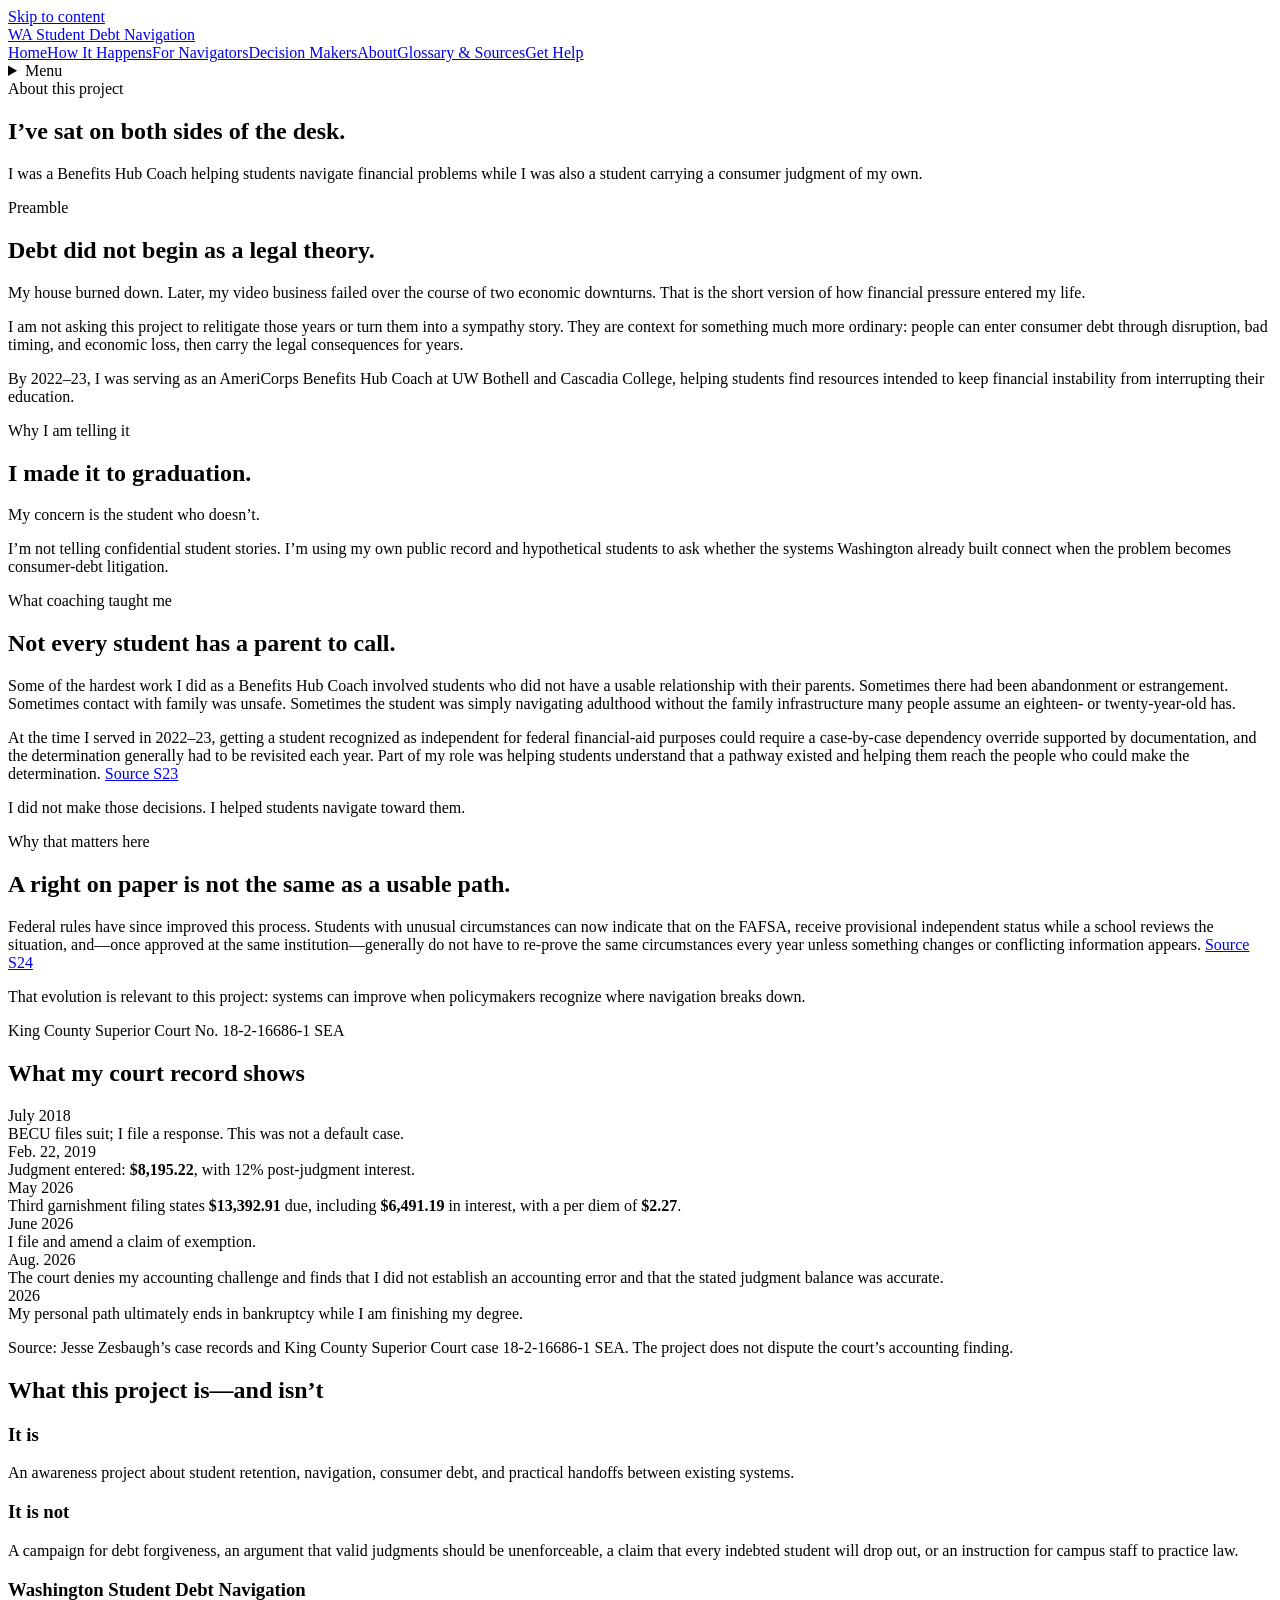
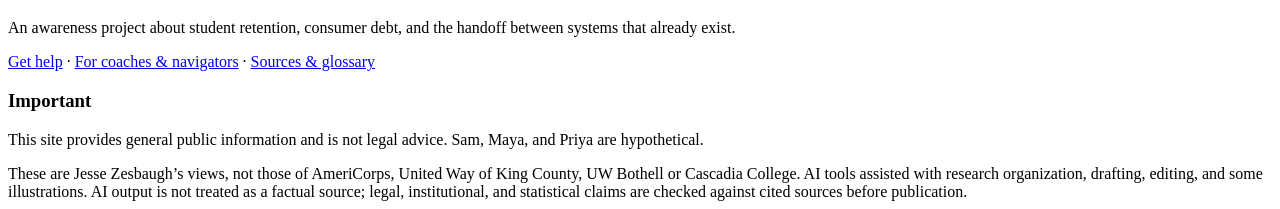
==== about.html @ 7b8e031c "Add files via upload" ====
<!DOCTYPE html>
<html lang="en"><head><meta charset="utf-8"/><meta content="width=device-width,initial-scale=1" name="viewport"/><title>About Jesse Zesbaugh &amp; the Washington Student Debt Navigation Project</title><meta content="Why former AmeriCorps Benefits Hub Coach Jesse Zesbaugh created this project, including his student-support experience and documented consumer-debt case." name="description"/><link href="assets/css/styles.css" rel="stylesheet"/><meta content="Jesse Zesbaugh" name="author"/><meta content="index,follow,max-image-preview:large,max-snippet:-1,max-video-preview:-1" name="robots"/><meta content="#15354a" name="theme-color"/><meta content="website" property="og:type"/><meta content="WA Student Debt Navigation" property="og:site_name"/><meta content="About Jesse Zesbaugh &amp; the Washington Student Debt Navigation Project" property="og:title"/><meta content="Why former AmeriCorps Benefits Hub Coach Jesse Zesbaugh created this project, including his student-support experience and documented consumer-debt case." property="og:description"/><meta content="https://jzesbaugh.github.io/wa-student-debt-navigation/about.html" property="og:url"/><meta content="https://jzesbaugh.github.io/wa-student-debt-navigation/assets/img/recognize-find-act.png" property="og:image"/><meta content="Illustration of the recognize, find, act, and stay-on-track navigation path for Washington students facing consumer debt." property="og:image:alt"/><meta content="summary_large_image" name="twitter:card"/><meta content="About Jesse Zesbaugh &amp; the Washington Student Debt Navigation Project" name="twitter:title"/><meta content="Why former AmeriCorps Benefits Hub Coach Jesse Zesbaugh created this project, including his student-support experience and documented consumer-debt case." name="twitter:description"/><meta content="https://jzesbaugh.github.io/wa-student-debt-navigation/assets/img/recognize-find-act.png" name="twitter:image"/><link href="https://jzesbaugh.github.io/wa-student-debt-navigation/about.html" rel="canonical"/><link href="assets/favicon.svg" rel="icon" type="image/svg+xml"/><link href="site.webmanifest" rel="manifest"/><script type="application/ld+json">{"@context":"https://schema.org","@graph":[{"@type":"WebSite","@id":"https://jzesbaugh.github.io/wa-student-debt-navigation/#website","url":"https://jzesbaugh.github.io/wa-student-debt-navigation/","name":"Washington Student Debt Navigation","description":"A Washington public-interest project about student retention, consumer debt lawsuits, garnishment, and the missing handoff between campus support and legal help.","inLanguage":"en-US","author":{"@id":"https://jzesbaugh.github.io/wa-student-debt-navigation/#jesse"}},{"@type":"Person","@id":"https://jzesbaugh.github.io/wa-student-debt-navigation/#jesse","name":"Jesse Zesbaugh","description":"Former AmeriCorps Benefits Hub Coach and author of the Washington Student Debt Navigation public-interest project."},{"@type":"AboutPage","@id":"https://jzesbaugh.github.io/wa-student-debt-navigation/about.html#webpage","url":"https://jzesbaugh.github.io/wa-student-debt-navigation/about.html","name":"About Jesse Zesbaugh & the Washington Student Debt Navigation Project","description":"Why former AmeriCorps Benefits Hub Coach Jesse Zesbaugh created this project, including his student-support experience and documented consumer-debt case.","isPartOf":{"@id":"https://jzesbaugh.github.io/wa-student-debt-navigation/#website"},"inLanguage":"en-US","author":{"@id":"https://jzesbaugh.github.io/wa-student-debt-navigation/#jesse"},"dateModified":"2026-10-07","lastReviewed":"2026-10-07"}]}</script></head><body><a class="skip" href="#main">Skip to content</a><header class="site-header"><div class="wrap navrow"><a class="brand" href="index.html">WA Student Debt Navigation</a><nav aria-label="Main navigation" class="desktop-nav"><a href="index.html">Home</a><a href="how-it-happens.html">How It Happens</a><a href="for-navigators.html">For Navigators</a><a href="for-decision-makers.html">Decision Makers</a><a aria-current="page" href="about.html">About</a><a href="glossary-sources.html">Glossary &amp; Sources</a><a class="help-link" href="get-help.html">Get Help</a></nav><details class="mobile-nav"><summary>Menu</summary><nav aria-label="Mobile navigation" class="panel"><a href="index.html">Home</a><a href="how-it-happens.html">How It Happens</a><a href="for-navigators.html">For Navigators</a><a href="for-decision-makers.html">Decision Makers</a><a aria-current="page" href="about.html">About</a><a href="glossary-sources.html">Glossary &amp; Sources</a><a class="help-link" href="get-help.html">Get Help Now</a></nav></details></div></header><main id="main">
<section class="hero compact"><div class="wrap"><div class="eyebrow">About this project</div><h1>I’ve sat on both sides of the desk.</h1><p class="lead">I was a Benefits Hub Coach helping students navigate financial problems while I was also a student carrying a consumer judgment of my own.</p></div></section>
<section class="section"><div class="wrap grid2"><div><div class="kicker">Preamble</div><h2>Debt did not begin as a legal theory.</h2><p>My house burned down. Later, my video business failed over the course of two economic downturns. That is the short version of how financial pressure entered my life.</p><p>I am not asking this project to relitigate those years or turn them into a sympathy story. They are context for something much more ordinary: people can enter consumer debt through disruption, bad timing, and economic loss, then carry the legal consequences for years.</p><p>By 2022–23, I was serving as an AmeriCorps Benefits Hub Coach at UW Bothell and Cascadia College, helping students find resources intended to keep financial instability from interrupting their education.</p></div><div class="callout"><div class="kicker">Why I am telling it</div><h2>I made it to graduation.</h2><p>My concern is the student who doesn’t.</p><p>I’m not telling confidential student stories. I’m using my own public record and hypothetical students to ask whether the systems Washington already built connect when the problem becomes consumer-debt litigation.</p></div></div></section>
<section class="section alt"><div class="wrap grid2"><div><div class="kicker">What coaching taught me</div><h2>Not every student has a parent to call.</h2><p>Some of the hardest work I did as a Benefits Hub Coach involved students who did not have a usable relationship with their parents. Sometimes there had been abandonment or estrangement. Sometimes contact with family was unsafe. Sometimes the student was simply navigating adulthood without the family infrastructure many people assume an eighteen- or twenty-year-old has.</p><p>At the time I served in 2022–23, getting a student recognized as independent for federal financial-aid purposes could require a case-by-case dependency override supported by documentation, and the determination generally had to be revisited each year. Part of my role was helping students understand that a pathway existed and helping them reach the people who could make the determination. <a href="glossary-sources.html#s23">Source S23</a></p><p>I did not make those decisions. I helped students navigate toward them.</p></div><div class="callout"><div class="kicker">Why that matters here</div><h2>A right on paper is not the same as a usable path.</h2><p>Federal rules have since improved this process. Students with unusual circumstances can now indicate that on the FAFSA, receive provisional independent status while a school reviews the situation, and—once approved at the same institution—generally do not have to re-prove the same circumstances every year unless something changes or conflicting information appears. <a href="glossary-sources.html#s24">Source S24</a></p><p>That evolution is relevant to this project: systems can improve when policymakers recognize where navigation breaks down.</p></div></div></section>
<section class="section"><div class="wrap"><div class="kicker">King County Superior Court No. 18-2-16686-1 SEA</div><h2>What my court record shows</h2><div class="record"><div class="record-row"><div class="date">July 2018</div><div>BECU files suit; I file a response. This was not a default case.</div></div><div class="record-row"><div class="date">Feb. 22, 2019</div><div>Judgment entered: <b>$8,195.22</b>, with 12% post-judgment interest.</div></div><div class="record-row"><div class="date">May 2026</div><div>Third garnishment filing states <b>$13,392.91</b> due, including <b>$6,491.19</b> in interest, with a per diem of <b>$2.27</b>.</div></div><div class="record-row"><div class="date">June 2026</div><div>I file and amend a claim of exemption.</div></div><div class="record-row"><div class="date">Aug. 2026</div><div>The court denies my accounting challenge and finds that I did not establish an accounting error and that the stated judgment balance was accurate.</div></div><div class="record-row"><div class="date">2026</div><div>My personal path ultimately ends in bankruptcy while I am finishing my degree.</div></div></div><p class="small">Source: Jesse Zesbaugh’s case records and King County Superior Court case 18-2-16686-1 SEA. The project does not dispute the court’s accounting finding.</p></div></section>
<section class="section"><div class="wrap"><h2>What this project is—and isn’t</h2><div class="cards"><article class="card"><h3>It is</h3><p>An awareness project about student retention, navigation, consumer debt, and practical handoffs between existing systems.</p></article><article class="card"><h3>It is not</h3><p>A campaign for debt forgiveness, an argument that valid judgments should be unenforceable, a claim that every indebted student will drop out, or an instruction for campus staff to practice law.</p></article></div></div></section>
</main><footer class="site-footer"><div class="wrap"><div class="footer-grid"><div><h3>Washington Student Debt Navigation</h3><p>An awareness project about student retention, consumer debt, and the handoff between systems that already exist.</p><p class="small"><a href="get-help.html">Get help</a> · <a href="for-navigators.html">For coaches &amp; navigators</a> · <a href="glossary-sources.html">Sources &amp; glossary</a></p></div><div><h3>Important</h3><p class="small">This site provides general public information and is not legal advice. Sam, Maya, and Priya are hypothetical.</p></div></div><div class="legal">These are Jesse Zesbaugh’s views, not those of AmeriCorps, United Way of King County, UW Bothell or Cascadia College. AI tools assisted with research organization, drafting, editing, and some illustrations. AI output is not treated as a factual source; legal, institutional, and statistical claims are checked against cited sources before publication.</div></div></footer><script src="assets/js/site.js"></script></body></html>
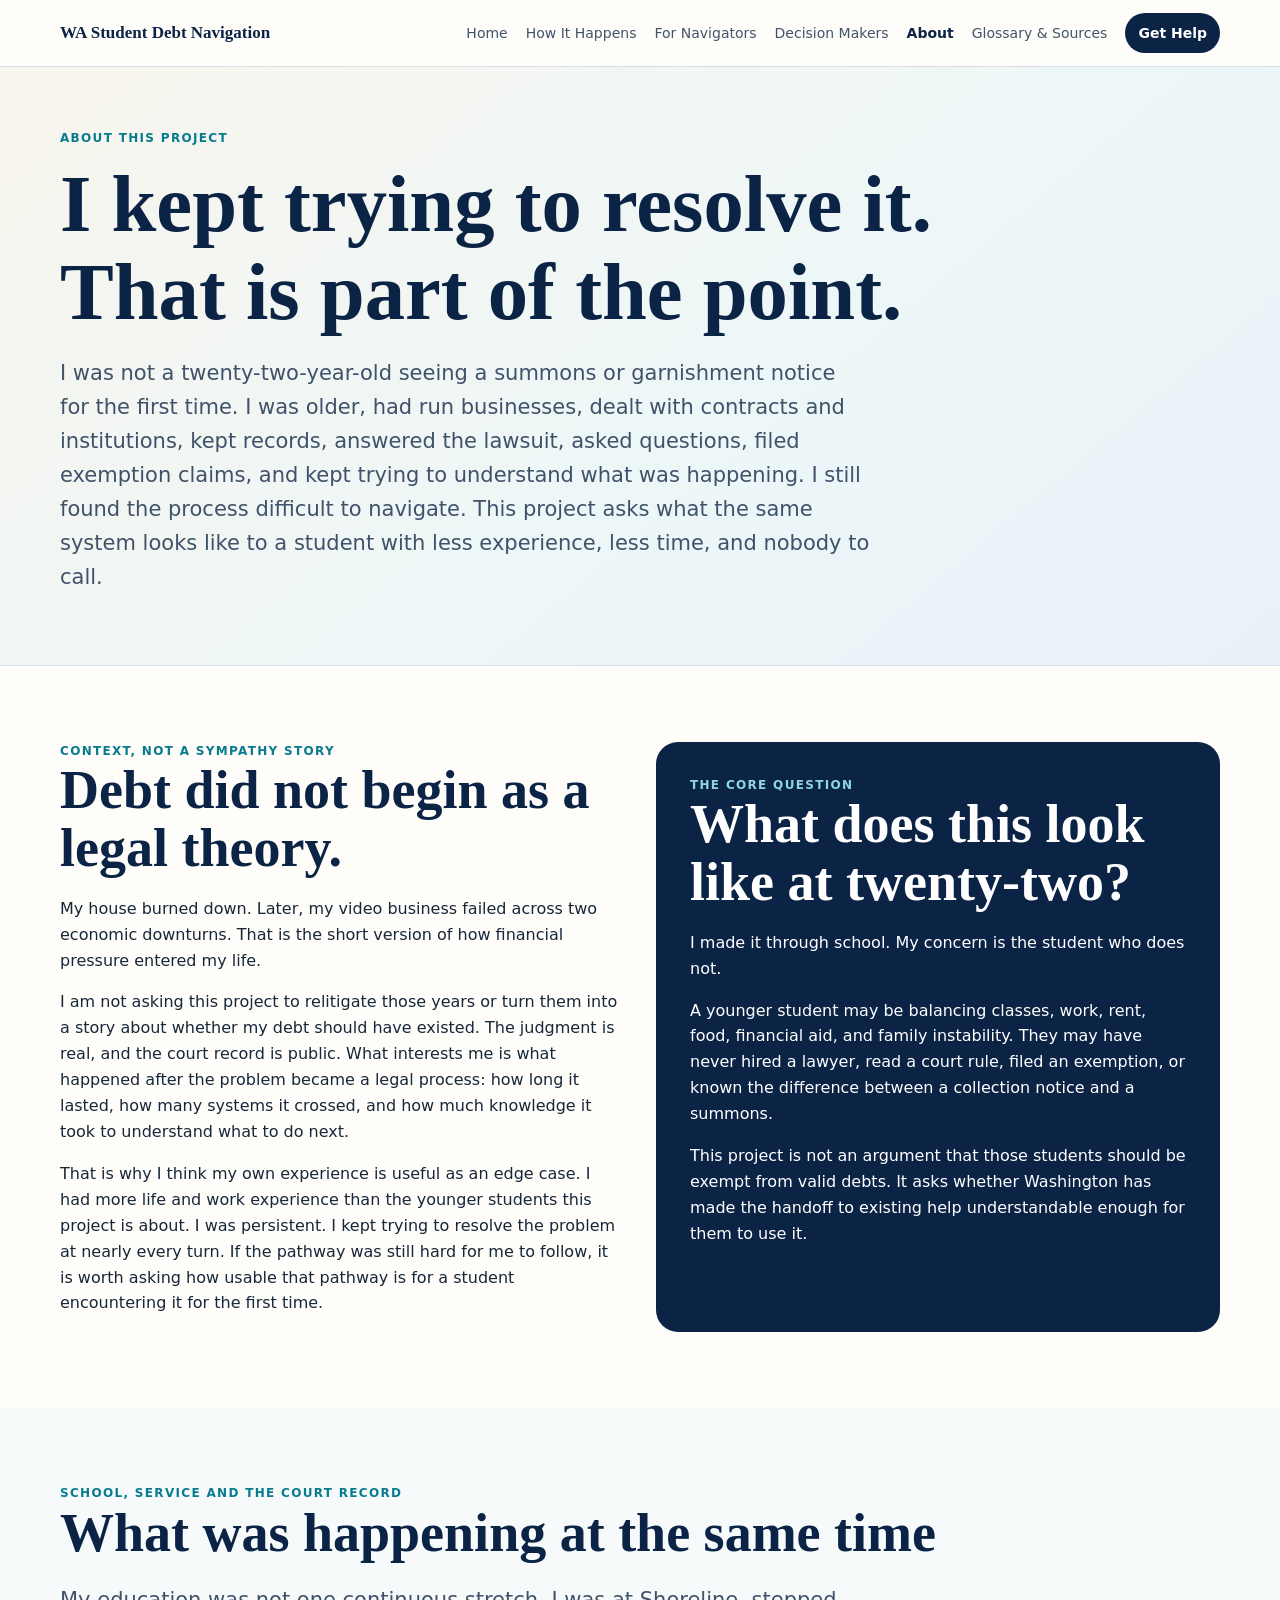
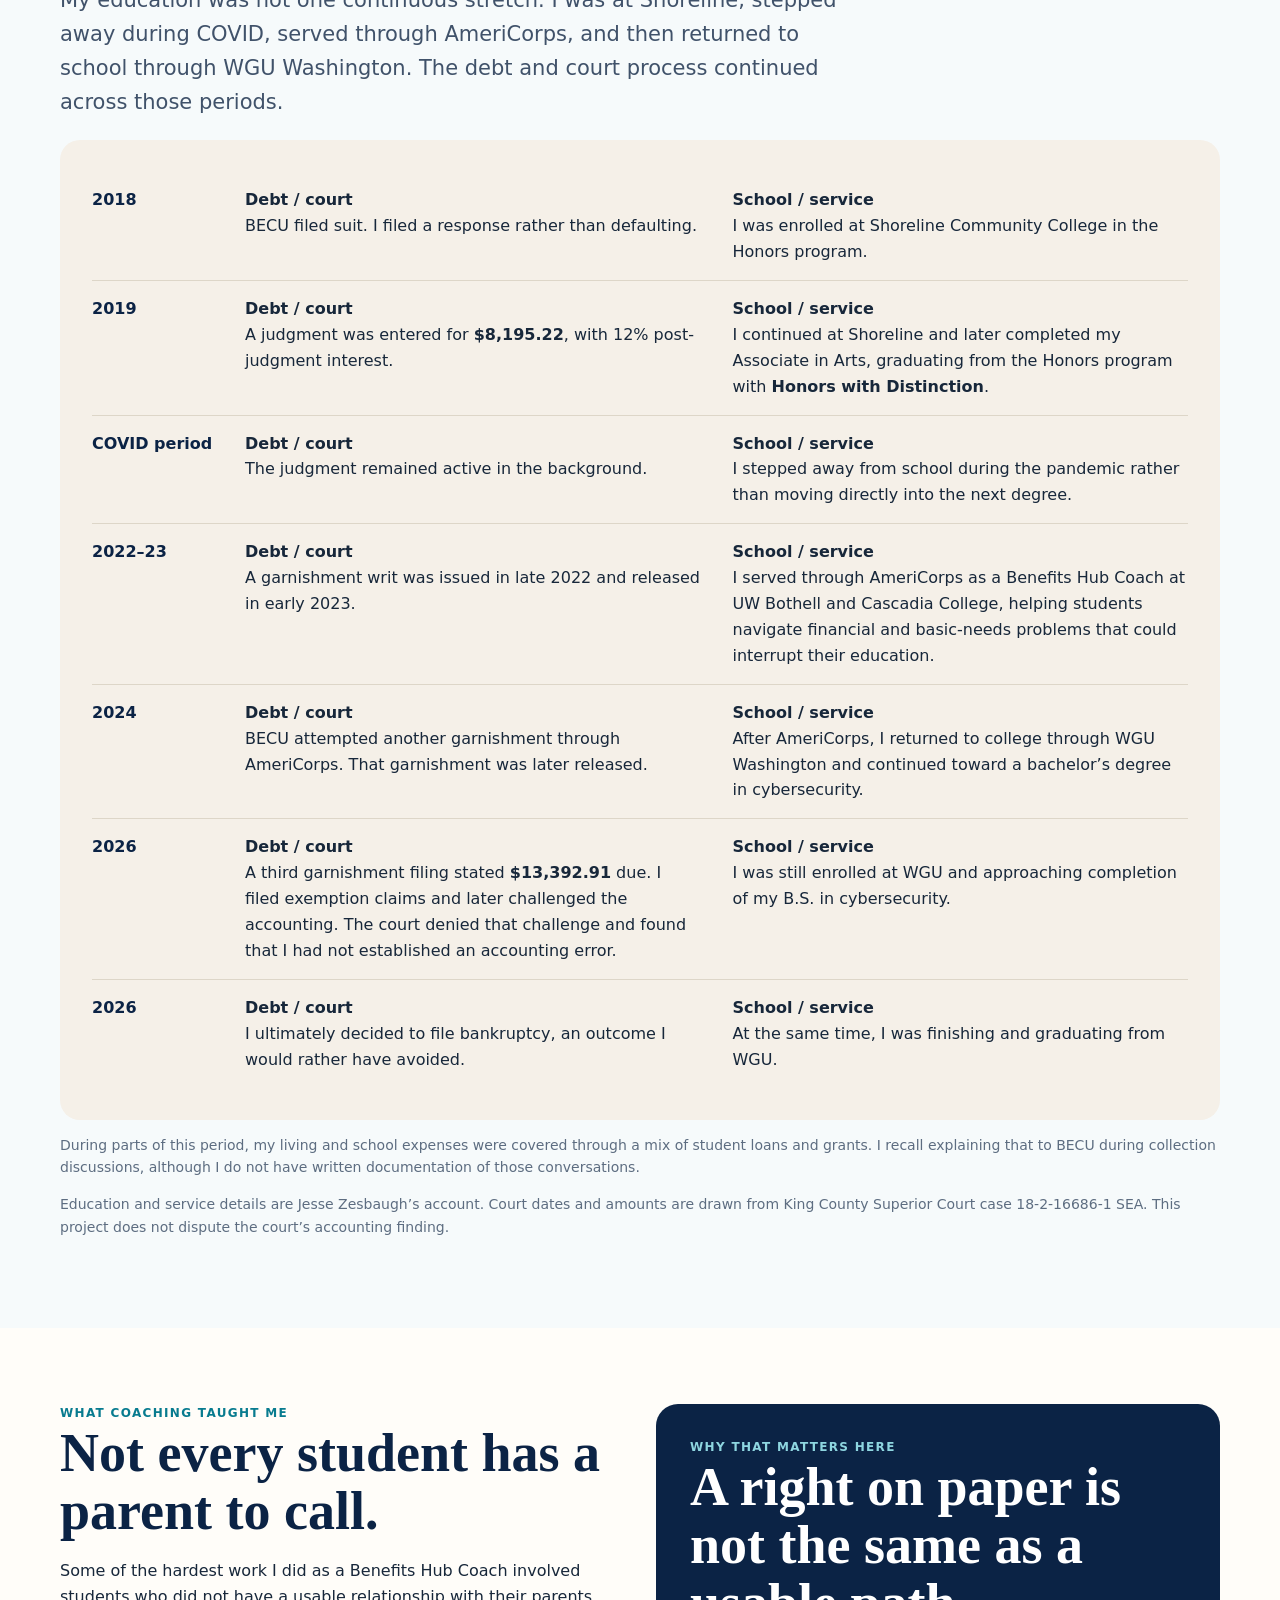
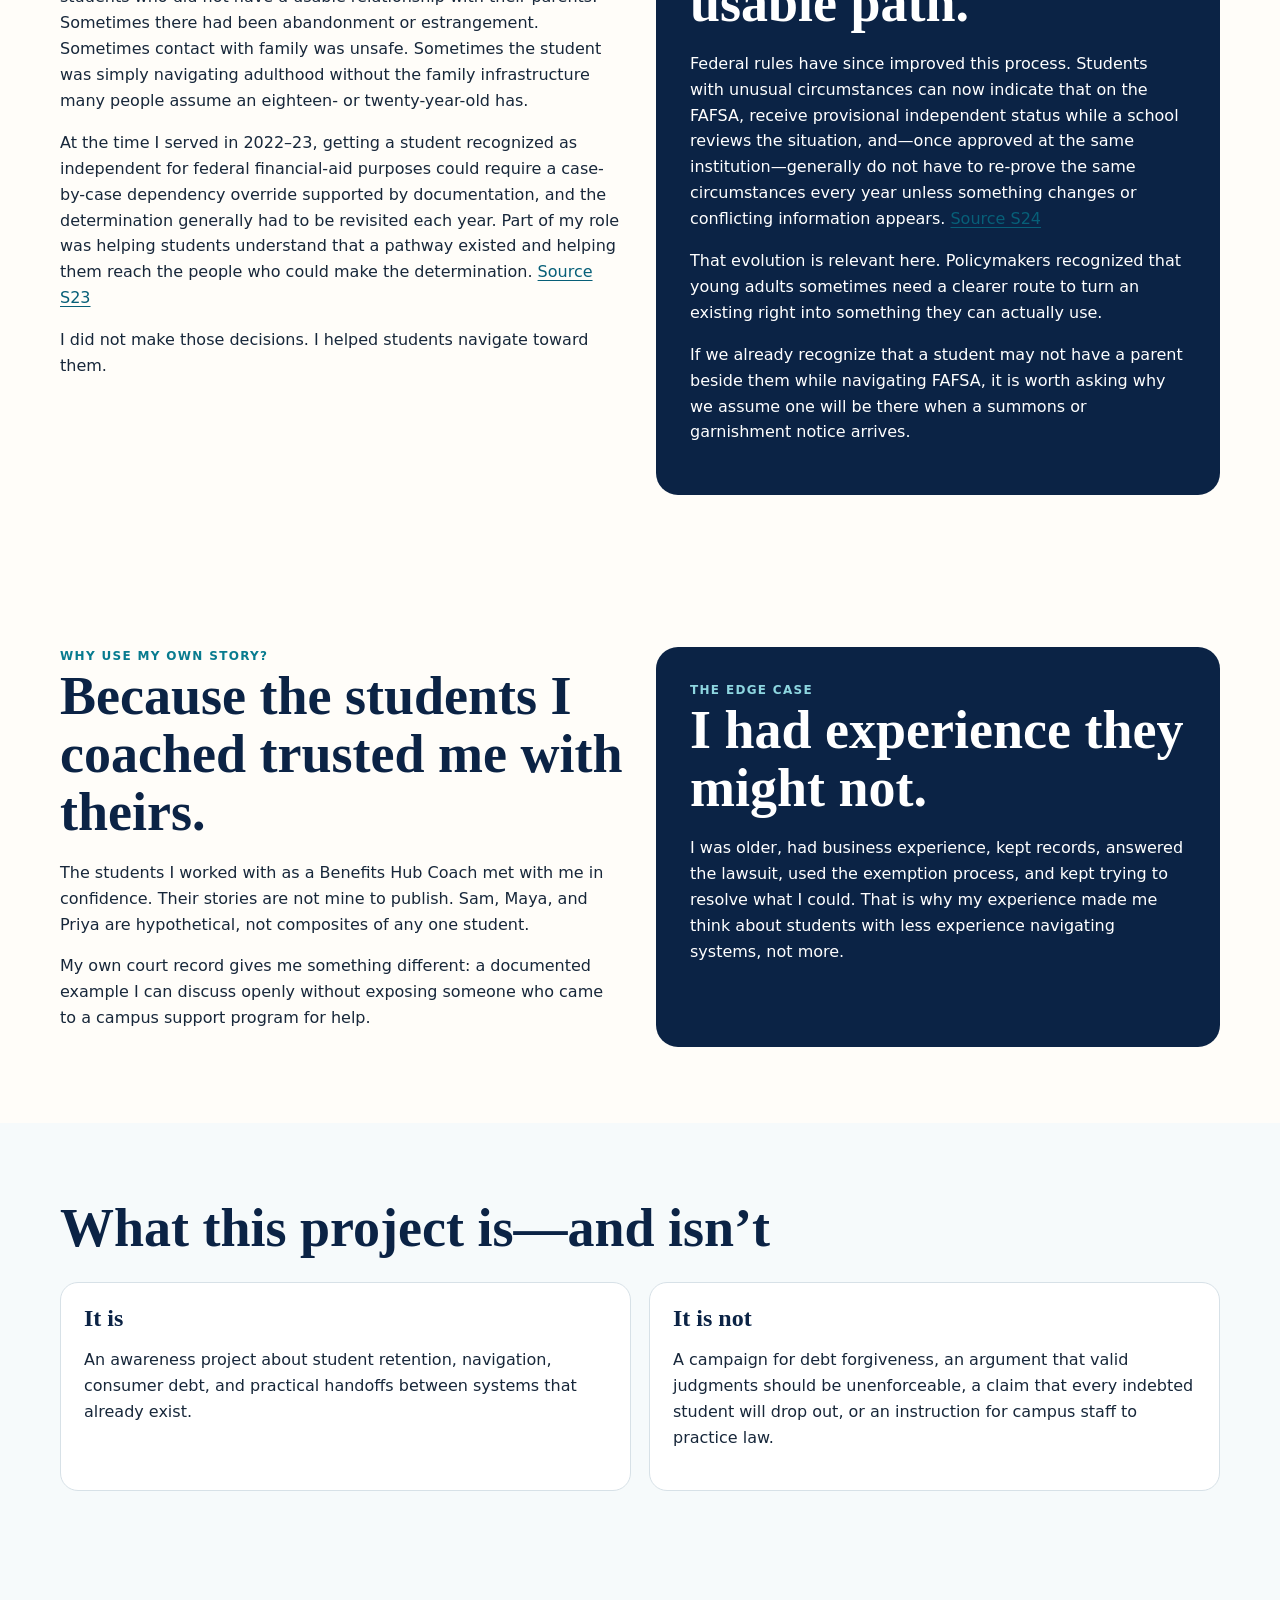
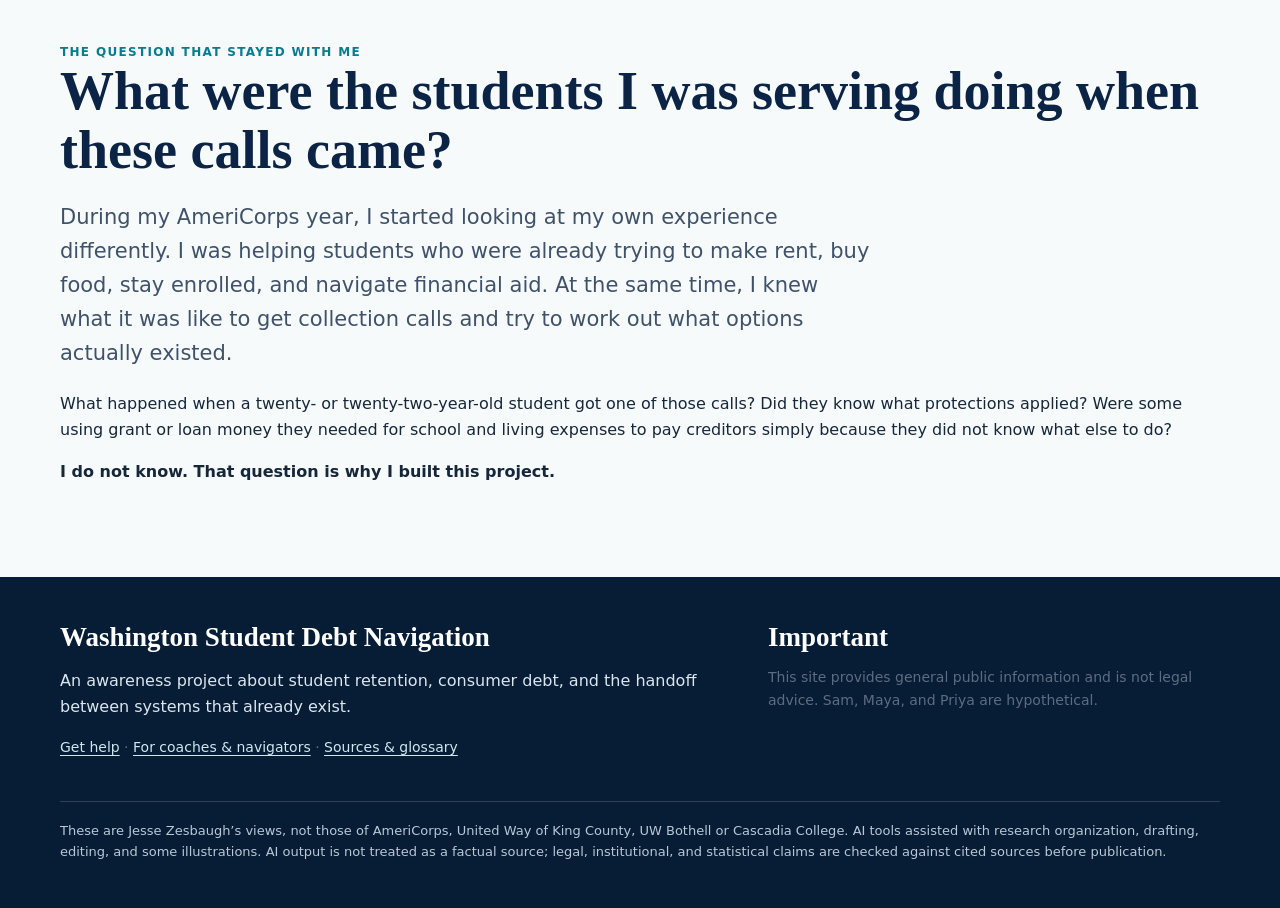
==== commit ebe0a686: "Add files via upload" ====
--- a/about.html
+++ b/about.html
@@ -1,8 +1,50 @@
 <!DOCTYPE html>
-<html lang="en"><head><meta charset="utf-8"/><meta content="width=device-width,initial-scale=1" name="viewport"/><title>About Jesse Zesbaugh &amp; the Washington Student Debt Navigation Project</title><meta content="Why former AmeriCorps Benefits Hub Coach Jesse Zesbaugh created this project, including his student-support experience and documented consumer-debt case." name="description"/><link href="assets/css/styles.css" rel="stylesheet"/><meta content="Jesse Zesbaugh" name="author"/><meta content="index,follow,max-image-preview:large,max-snippet:-1,max-video-preview:-1" name="robots"/><meta content="#15354a" name="theme-color"/><meta content="website" property="og:type"/><meta content="WA Student Debt Navigation" property="og:site_name"/><meta content="About Jesse Zesbaugh &amp; the Washington Student Debt Navigation Project" property="og:title"/><meta content="Why former AmeriCorps Benefits Hub Coach Jesse Zesbaugh created this project, including his student-support experience and documented consumer-debt case." property="og:description"/><meta content="https://jzesbaugh.github.io/wa-student-debt-navigation/about.html" property="og:url"/><meta content="https://jzesbaugh.github.io/wa-student-debt-navigation/assets/img/recognize-find-act.png" property="og:image"/><meta content="Illustration of the recognize, find, act, and stay-on-track navigation path for Washington students facing consumer debt." property="og:image:alt"/><meta content="summary_large_image" name="twitter:card"/><meta content="About Jesse Zesbaugh &amp; the Washington Student Debt Navigation Project" name="twitter:title"/><meta content="Why former AmeriCorps Benefits Hub Coach Jesse Zesbaugh created this project, including his student-support experience and documented consumer-debt case." name="twitter:description"/><meta content="https://jzesbaugh.github.io/wa-student-debt-navigation/assets/img/recognize-find-act.png" name="twitter:image"/><link href="https://jzesbaugh.github.io/wa-student-debt-navigation/about.html" rel="canonical"/><link href="assets/favicon.svg" rel="icon" type="image/svg+xml"/><link href="site.webmanifest" rel="manifest"/><script type="application/ld+json">{"@context":"https://schema.org","@graph":[{"@type":"WebSite","@id":"https://jzesbaugh.github.io/wa-student-debt-navigation/#website","url":"https://jzesbaugh.github.io/wa-student-debt-navigation/","name":"Washington Student Debt Navigation","description":"A Washington public-interest project about student retention, consumer debt lawsuits, garnishment, and the missing handoff between campus support and legal help.","inLanguage":"en-US","author":{"@id":"https://jzesbaugh.github.io/wa-student-debt-navigation/#jesse"}},{"@type":"Person","@id":"https://jzesbaugh.github.io/wa-student-debt-navigation/#jesse","name":"Jesse Zesbaugh","description":"Former AmeriCorps Benefits Hub Coach and author of the Washington Student Debt Navigation public-interest project."},{"@type":"AboutPage","@id":"https://jzesbaugh.github.io/wa-student-debt-navigation/about.html#webpage","url":"https://jzesbaugh.github.io/wa-student-debt-navigation/about.html","name":"About Jesse Zesbaugh & the Washington Student Debt Navigation Project","description":"Why former AmeriCorps Benefits Hub Coach Jesse Zesbaugh created this project, including his student-support experience and documented consumer-debt case.","isPartOf":{"@id":"https://jzesbaugh.github.io/wa-student-debt-navigation/#website"},"inLanguage":"en-US","author":{"@id":"https://jzesbaugh.github.io/wa-student-debt-navigation/#jesse"},"dateModified":"2026-10-07","lastReviewed":"2026-10-07"}]}</script></head><body><a class="skip" href="#main">Skip to content</a><header class="site-header"><div class="wrap navrow"><a class="brand" href="index.html">WA Student Debt Navigation</a><nav aria-label="Main navigation" class="desktop-nav"><a href="index.html">Home</a><a href="how-it-happens.html">How It Happens</a><a href="for-navigators.html">For Navigators</a><a href="for-decision-makers.html">Decision Makers</a><a aria-current="page" href="about.html">About</a><a href="glossary-sources.html">Glossary &amp; Sources</a><a class="help-link" href="get-help.html">Get Help</a></nav><details class="mobile-nav"><summary>Menu</summary><nav aria-label="Mobile navigation" class="panel"><a href="index.html">Home</a><a href="how-it-happens.html">How It Happens</a><a href="for-navigators.html">For Navigators</a><a href="for-decision-makers.html">Decision Makers</a><a aria-current="page" href="about.html">About</a><a href="glossary-sources.html">Glossary &amp; Sources</a><a class="help-link" href="get-help.html">Get Help Now</a></nav></details></div></header><main id="main">
-<section class="hero compact"><div class="wrap"><div class="eyebrow">About this project</div><h1>I’ve sat on both sides of the desk.</h1><p class="lead">I was a Benefits Hub Coach helping students navigate financial problems while I was also a student carrying a consumer judgment of my own.</p></div></section>
-<section class="section"><div class="wrap grid2"><div><div class="kicker">Preamble</div><h2>Debt did not begin as a legal theory.</h2><p>My house burned down. Later, my video business failed over the course of two economic downturns. That is the short version of how financial pressure entered my life.</p><p>I am not asking this project to relitigate those years or turn them into a sympathy story. They are context for something much more ordinary: people can enter consumer debt through disruption, bad timing, and economic loss, then carry the legal consequences for years.</p><p>By 2022–23, I was serving as an AmeriCorps Benefits Hub Coach at UW Bothell and Cascadia College, helping students find resources intended to keep financial instability from interrupting their education.</p></div><div class="callout"><div class="kicker">Why I am telling it</div><h2>I made it to graduation.</h2><p>My concern is the student who doesn’t.</p><p>I’m not telling confidential student stories. I’m using my own public record and hypothetical students to ask whether the systems Washington already built connect when the problem becomes consumer-debt litigation.</p></div></div></section>
-<section class="section alt"><div class="wrap grid2"><div><div class="kicker">What coaching taught me</div><h2>Not every student has a parent to call.</h2><p>Some of the hardest work I did as a Benefits Hub Coach involved students who did not have a usable relationship with their parents. Sometimes there had been abandonment or estrangement. Sometimes contact with family was unsafe. Sometimes the student was simply navigating adulthood without the family infrastructure many people assume an eighteen- or twenty-year-old has.</p><p>At the time I served in 2022–23, getting a student recognized as independent for federal financial-aid purposes could require a case-by-case dependency override supported by documentation, and the determination generally had to be revisited each year. Part of my role was helping students understand that a pathway existed and helping them reach the people who could make the determination. <a href="glossary-sources.html#s23">Source S23</a></p><p>I did not make those decisions. I helped students navigate toward them.</p></div><div class="callout"><div class="kicker">Why that matters here</div><h2>A right on paper is not the same as a usable path.</h2><p>Federal rules have since improved this process. Students with unusual circumstances can now indicate that on the FAFSA, receive provisional independent status while a school reviews the situation, and—once approved at the same institution—generally do not have to re-prove the same circumstances every year unless something changes or conflicting information appears. <a href="glossary-sources.html#s24">Source S24</a></p><p>That evolution is relevant to this project: systems can improve when policymakers recognize where navigation breaks down.</p></div></div></section>
-<section class="section"><div class="wrap"><div class="kicker">King County Superior Court No. 18-2-16686-1 SEA</div><h2>What my court record shows</h2><div class="record"><div class="record-row"><div class="date">July 2018</div><div>BECU files suit; I file a response. This was not a default case.</div></div><div class="record-row"><div class="date">Feb. 22, 2019</div><div>Judgment entered: <b>$8,195.22</b>, with 12% post-judgment interest.</div></div><div class="record-row"><div class="date">May 2026</div><div>Third garnishment filing states <b>$13,392.91</b> due, including <b>$6,491.19</b> in interest, with a per diem of <b>$2.27</b>.</div></div><div class="record-row"><div class="date">June 2026</div><div>I file and amend a claim of exemption.</div></div><div class="record-row"><div class="date">Aug. 2026</div><div>The court denies my accounting challenge and finds that I did not establish an accounting error and that the stated judgment balance was accurate.</div></div><div class="record-row"><div class="date">2026</div><div>My personal path ultimately ends in bankruptcy while I am finishing my degree.</div></div></div><p class="small">Source: Jesse Zesbaugh’s case records and King County Superior Court case 18-2-16686-1 SEA. The project does not dispute the court’s accounting finding.</p></div></section>
-<section class="section"><div class="wrap"><h2>What this project is—and isn’t</h2><div class="cards"><article class="card"><h3>It is</h3><p>An awareness project about student retention, navigation, consumer debt, and practical handoffs between existing systems.</p></article><article class="card"><h3>It is not</h3><p>A campaign for debt forgiveness, an argument that valid judgments should be unenforceable, a claim that every indebted student will drop out, or an instruction for campus staff to practice law.</p></article></div></div></section>
+
+<html lang="en"><head><meta charset="utf-8"/><meta content="width=device-width,initial-scale=1" name="viewport"/><title>About Jesse Zesbaugh &amp; WA Student Debt Navigation</title><meta content="Why Jesse Zesbaugh created this project: a Shoreline Honors education, a COVID interruption, AmeriCorps student-support service, a return to WGU Washington, and the question of how younger students navigate consumer debt." name="description"/><link href="assets/css/styles.css" rel="stylesheet"/><meta content="Jesse Zesbaugh" name="author"/><meta content="index,follow,max-image-preview:large,max-snippet:-1,max-video-preview:-1" name="robots"/><meta content="#15354a" name="theme-color"/><meta content="website" property="og:type"/><meta content="WA Student Debt Navigation" property="og:site_name"/><meta content="About Jesse Zesbaugh &amp; WA Student Debt Navigation" property="og:title"/><meta content="Why Jesse Zesbaugh created this project: a Shoreline Honors education, a COVID interruption, AmeriCorps student-support service, a return to WGU Washington, and the question of how younger students navigate consumer debt." property="og:description"/><meta content="https://wastudentdebt.org/about.html" property="og:url"/><meta content="https://wastudentdebt.org/assets/img/recognize-find-act.png" property="og:image"/><meta content="Illustration of the recognize, find, act, and stay-on-track navigation path for Washington students facing consumer debt." property="og:image:alt"/><meta content="summary_large_image" name="twitter:card"/><meta content="About Jesse Zesbaugh &amp; WA Student Debt Navigation" name="twitter:title"/><meta content="Why Jesse Zesbaugh created this project: a Shoreline Honors education, a COVID interruption, AmeriCorps student-support service, a return to WGU Washington, and the question of how younger students navigate consumer debt." name="twitter:description"/><meta content="https://wastudentdebt.org/assets/img/recognize-find-act.png" name="twitter:image"/><link href="https://wastudentdebt.org/about.html" rel="canonical"/><link href="assets/favicon.svg" rel="icon" type="image/svg+xml"/><link href="site.webmanifest" rel="manifest"/><script type="application/ld+json">{"@context":"https://schema.org","@graph":[{"@type":"WebSite","@id":"https://wastudentdebt.org/#website","url":"https://wastudentdebt.org/","name":"Washington Student Debt Navigation","description":"A Washington public-interest project about student retention, consumer debt lawsuits, garnishment, and the missing handoff between campus support and legal help.","inLanguage":"en-US","author":{"@id":"https://wastudentdebt.org/#jesse"}},{"@type":"Person","@id":"https://wastudentdebt.org/#jesse","name":"Jesse Zesbaugh","description":"Former AmeriCorps Benefits Hub Coach and author of the Washington Student Debt Navigation public-interest project."},{"@type":"AboutPage","@id":"https://wastudentdebt.org/about.html#webpage","url":"https://wastudentdebt.org/about.html","name":"About Jesse Zesbaugh & WA Student Debt Navigation","description":"Why Jesse Zesbaugh created this project: a Shoreline Honors education, a COVID interruption, AmeriCorps student-support service, a return to WGU Washington, and the question of how younger students navigate consumer debt.","isPartOf":{"@id":"https://wastudentdebt.org/#website"},"inLanguage":"en-US","author":{"@id":"https://wastudentdebt.org/#jesse"},"dateModified":"2026-10-07","lastReviewed":"2026-10-07"}]}</script></head><body><a class="skip" href="#main">Skip to content</a><header class="site-header"><div class="wrap navrow"><a class="brand" href="index.html">WA Student Debt Navigation</a><nav aria-label="Main navigation" class="desktop-nav"><a href="index.html">Home</a><a href="how-it-happens.html">How It Happens</a><a href="for-navigators.html">For Navigators</a><a href="for-decision-makers.html">Decision Makers</a><a aria-current="page" href="about.html">About</a><a href="glossary-sources.html">Glossary &amp; Sources</a><a class="help-link" href="get-help.html">Get Help</a></nav><details class="mobile-nav"><summary>Menu</summary><nav aria-label="Mobile navigation" class="panel"><a href="index.html">Home</a><a href="how-it-happens.html">How It Happens</a><a href="for-navigators.html">For Navigators</a><a href="for-decision-makers.html">Decision Makers</a><a aria-current="page" href="about.html">About</a><a href="glossary-sources.html">Glossary &amp; Sources</a><a class="help-link" href="get-help.html">Get Help Now</a></nav></details></div></header><main id="main">
+<section class="hero compact"><div class="wrap"><div class="eyebrow">About this project</div><h1>I kept trying to resolve it. That is part of the point.</h1><p class="lead">I was not a twenty-two-year-old seeing a summons or garnishment notice for the first time. I was older, had run businesses, dealt with contracts and institutions, kept records, answered the lawsuit, asked questions, filed exemption claims, and kept trying to understand what was happening. I still found the process difficult to navigate. This project asks what the same system looks like to a student with less experience, less time, and nobody to call.</p></div></section>
+<section class="section"><div class="wrap grid2"><div><div class="kicker">Context, not a sympathy story</div><h2>Debt did not begin as a legal theory.</h2><p>My house burned down. Later, my video business failed across two economic downturns. That is the short version of how financial pressure entered my life.</p><p>I am not asking this project to relitigate those years or turn them into a story about whether my debt should have existed. The judgment is real, and the court record is public. What interests me is what happened after the problem became a legal process: how long it lasted, how many systems it crossed, and how much knowledge it took to understand what to do next.</p><p>That is why I think my own experience is useful as an edge case. I had more life and work experience than the younger students this project is about. I was persistent. I kept trying to resolve the problem at nearly every turn. If the pathway was still hard for me to follow, it is worth asking how usable that pathway is for a student encountering it for the first time.</p></div><div class="callout"><div class="kicker">The core question</div><h2>What does this look like at twenty-two?</h2><p>I made it through school. My concern is the student who does not.</p><p>A younger student may be balancing classes, work, rent, food, financial aid, and family instability. They may have never hired a lawyer, read a court rule, filed an exemption, or known the difference between a collection notice and a summons.</p><p>This project is not an argument that those students should be exempt from valid debts. It asks whether Washington has made the handoff to existing help understandable enough for them to use it.</p></div></div></section>
+<section class="section alt"><div class="wrap">
+<div class="kicker">School, service and the court record</div>
+<h2>What was happening at the same time</h2>
+<p class="lead">My education was not one continuous stretch. I was at Shoreline, stepped away during COVID, served through AmeriCorps, and then returned to school through WGU Washington. The debt and court process continued across those periods.</p>
+<div class="record">
+<div class="record-row">
+<div class="date">2018</div>
+<div class="grid2"><div><b>Debt / court</b><br/>BECU filed suit. I filed a response rather than defaulting.</div><div><b>School / service</b><br/>I was enrolled at Shoreline Community College in the Honors program.</div></div>
+</div>
+<div class="record-row">
+<div class="date">2019</div>
+<div class="grid2"><div><b>Debt / court</b><br/>A judgment was entered for <b>$8,195.22</b>, with 12% post-judgment interest.</div><div><b>School / service</b><br/>I continued at Shoreline and later completed my Associate in Arts, graduating from the Honors program with <b>Honors with Distinction</b>.</div></div>
+</div>
+<div class="record-row">
+<div class="date">COVID period</div>
+<div class="grid2"><div><b>Debt / court</b><br/>The judgment remained active in the background.</div><div><b>School / service</b><br/>I stepped away from school during the pandemic rather than moving directly into the next degree.</div></div>
+</div>
+<div class="record-row">
+<div class="date">2022–23</div>
+<div class="grid2"><div><b>Debt / court</b><br/>A garnishment writ was issued in late 2022 and released in early 2023.</div><div><b>School / service</b><br/>I served through AmeriCorps as a Benefits Hub Coach at UW Bothell and Cascadia College, helping students navigate financial and basic-needs problems that could interrupt their education.</div></div>
+</div>
+<div class="record-row">
+<div class="date">2024</div>
+<div class="grid2"><div><b>Debt / court</b><br/>BECU attempted another garnishment through AmeriCorps. That garnishment was later released.</div><div><b>School / service</b><br/>After AmeriCorps, I returned to college through WGU Washington and continued toward a bachelor’s degree in cybersecurity.</div></div>
+</div>
+<div class="record-row">
+<div class="date">2026</div>
+<div class="grid2"><div><b>Debt / court</b><br/>A third garnishment filing stated <b>$13,392.91</b> due. I filed exemption claims and later challenged the accounting. The court denied that challenge and found that I had not established an accounting error.</div><div><b>School / service</b><br/>I was still enrolled at WGU and approaching completion of my B.S. in cybersecurity.</div></div>
+</div>
+<div class="record-row">
+<div class="date">2026</div>
+<div class="grid2"><div><b>Debt / court</b><br/>I ultimately decided to file bankruptcy, an outcome I would rather have avoided.</div><div><b>School / service</b><br/>At the same time, I was finishing and graduating from WGU.</div></div>
+</div>
+</div>
+<p class="small">During parts of this period, my living and school expenses were covered through a mix of student loans and grants. I recall explaining that to BECU during collection discussions, although I do not have written documentation of those conversations.</p>
+<p class="small">Education and service details are Jesse Zesbaugh’s account. Court dates and amounts are drawn from King County Superior Court case 18-2-16686-1 SEA. This project does not dispute the court’s accounting finding.</p>
+</div></section>
+<section class="section"><div class="wrap grid2"><div><div class="kicker">What coaching taught me</div><h2>Not every student has a parent to call.</h2><p>Some of the hardest work I did as a Benefits Hub Coach involved students who did not have a usable relationship with their parents. Sometimes there had been abandonment or estrangement. Sometimes contact with family was unsafe. Sometimes the student was simply navigating adulthood without the family infrastructure many people assume an eighteen- or twenty-year-old has.</p><p>At the time I served in 2022–23, getting a student recognized as independent for federal financial-aid purposes could require a case-by-case dependency override supported by documentation, and the determination generally had to be revisited each year. Part of my role was helping students understand that a pathway existed and helping them reach the people who could make the determination. <a href="glossary-sources.html#s23">Source S23</a></p><p>I did not make those decisions. I helped students navigate toward them.</p></div><div class="callout"><div class="kicker">Why that matters here</div><h2>A right on paper is not the same as a usable path.</h2><p>Federal rules have since improved this process. Students with unusual circumstances can now indicate that on the FAFSA, receive provisional independent status while a school reviews the situation, and—once approved at the same institution—generally do not have to re-prove the same circumstances every year unless something changes or conflicting information appears. <a href="glossary-sources.html#s24">Source S24</a></p><p>That evolution is relevant here. Policymakers recognized that young adults sometimes need a clearer route to turn an existing right into something they can actually use.</p><p>If we already recognize that a student may not have a parent beside them while navigating FAFSA, it is worth asking why we assume one will be there when a summons or garnishment notice arrives.</p></div></div></section>
+
+<section class="section"><div class="wrap grid2">
+<div><div class="kicker">Why use my own story?</div><h2>Because the students I coached trusted me with theirs.</h2><p>The students I worked with as a Benefits Hub Coach met with me in confidence. Their stories are not mine to publish. Sam, Maya, and Priya are hypothetical, not composites of any one student.</p><p>My own court record gives me something different: a documented example I can discuss openly without exposing someone who came to a campus support program for help.</p></div>
+<div class="callout"><div class="kicker">The edge case</div><h2>I had experience they might not.</h2><p>I was older, had business experience, kept records, answered the lawsuit, used the exemption process, and kept trying to resolve what I could. That is why my experience made me think about students with less experience navigating systems, not more.</p></div>
+</div></section>
+<section class="section alt"><div class="wrap"><h2>What this project is—and isn’t</h2><div class="cards"><article class="card"><h3>It is</h3><p>An awareness project about student retention, navigation, consumer debt, and practical handoffs between systems that already exist.</p></article><article class="card"><h3>It is not</h3><p>A campaign for debt forgiveness, an argument that valid judgments should be unenforceable, a claim that every indebted student will drop out, or an instruction for campus staff to practice law.</p></article></div></div></section><section class="section alt"><div class="wrap"><div class="kicker">The question that stayed with me</div><h2>What were the students I was serving doing when these calls came?</h2><p class="lead">During my AmeriCorps year, I started looking at my own experience differently. I was helping students who were already trying to make rent, buy food, stay enrolled, and navigate financial aid. At the same time, I knew what it was like to get collection calls and try to work out what options actually existed.</p><p>What happened when a twenty- or twenty-two-year-old student got one of those calls? Did they know what protections applied? Were some using grant or loan money they needed for school and living expenses to pay creditors simply because they did not know what else to do?</p><p><b>I do not know. That question is why I built this project.</b></p></div></section>
 </main><footer class="site-footer"><div class="wrap"><div class="footer-grid"><div><h3>Washington Student Debt Navigation</h3><p>An awareness project about student retention, consumer debt, and the handoff between systems that already exist.</p><p class="small"><a href="get-help.html">Get help</a> · <a href="for-navigators.html">For coaches &amp; navigators</a> · <a href="glossary-sources.html">Sources &amp; glossary</a></p></div><div><h3>Important</h3><p class="small">This site provides general public information and is not legal advice. Sam, Maya, and Priya are hypothetical.</p></div></div><div class="legal">These are Jesse Zesbaugh’s views, not those of AmeriCorps, United Way of King County, UW Bothell or Cascadia College. AI tools assisted with research organization, drafting, editing, and some illustrations. AI output is not treated as a factual source; legal, institutional, and statistical claims are checked against cited sources before publication.</div></div></footer><script src="assets/js/site.js"></script></body></html>
--- a/assets/css/styles.css
+++ b/assets/css/styles.css
@@ -0,0 +1,26 @@
+/* Washington Student Debt Navigation — static site */
+:root{
+ --navy:#0b2345;--navy2:#203a5f;--teal:#087b8f;--green:#3f8c68;--gold:#d89a22;
+ --cream:#f8f5ed;--paper:#fffdf9;--mist:#eaf3f7;--line:#d7e1e7;--red:#9a4434;--soft:#f5f8f9;
+ --text:#17273a;--muted:#5d6d81;--max:1160px;
+}
+*{box-sizing:border-box}html{scroll-behavior:smooth}body{margin:0;background:var(--paper);color:var(--text);font-family:Inter,ui-sans-serif,system-ui,-apple-system,BlinkMacSystemFont,"Segoe UI",sans-serif;line-height:1.62}
+a{color:#075f78;text-underline-offset:3px}a:hover{color:#043b4b}.wrap{width:min(var(--max),calc(100% - 32px));margin:auto}
+.skip{position:absolute;left:-9999px}.skip:focus{left:12px;top:12px;background:#fff;padding:10px 14px;z-index:1000;border:2px solid var(--navy)}
+.site-header{position:sticky;top:0;z-index:50;background:rgba(255,253,249,.96);backdrop-filter:blur(12px);border-bottom:1px solid var(--line)}
+.navrow{min-height:66px;display:flex;align-items:center;gap:18px}.brand{font-family:Georgia,serif;font-weight:700;color:var(--navy);text-decoration:none;font-size:17px;white-space:nowrap}.desktop-nav{margin-left:auto;display:flex;gap:18px;align-items:center}.desktop-nav a{text-decoration:none;color:#41546a;font-size:14px}.desktop-nav a[aria-current="page"]{color:var(--navy);font-weight:800}.help-link{background:var(--navy)!important;color:#fff!important;padding:9px 13px;border-radius:999px;font-weight:800}
+.mobile-nav{display:none;margin-left:auto;position:relative}.mobile-nav summary{cursor:pointer;list-style:none;border:1px solid #b8c8d3;background:white;color:var(--navy);padding:8px 11px;border-radius:10px;font-weight:800}.mobile-nav summary::-webkit-details-marker{display:none}.mobile-nav .panel{position:absolute;right:0;top:47px;width:min(330px,calc(100vw - 24px));background:white;border:1px solid var(--line);border-radius:16px;box-shadow:0 18px 48px rgba(14,42,65,.16);padding:9px}.mobile-nav a{display:block;padding:11px;border-radius:9px;text-decoration:none;color:#32475d}.mobile-nav a:hover{background:#f3f7f8}
+.hero{padding:88px 0 68px;background:linear-gradient(140deg,var(--cream),#edf7f8 58%,#e8f1f7);border-bottom:1px solid var(--line)}.hero.compact{padding:62px 0 50px}.hero-grid{display:grid;grid-template-columns:1.22fr .78fr;gap:48px;align-items:end}.eyebrow,.kicker{text-transform:uppercase;letter-spacing:.11em;font-size:12px;font-weight:850;color:var(--teal)}h1,h2,h3{font-family:Georgia,serif;color:var(--navy);line-height:1.08}h1{font-size:clamp(44px,6.3vw,82px);max-width:970px;margin:12px 0 20px}h2{font-size:clamp(32px,4.5vw,54px);margin:0 0 18px}h3{font-size:27px;margin:0 0 9px}.lead{font-size:21px;max-width:810px;color:#40526a}.hero-card{background:rgba(255,255,255,.8);border:1px solid #cddfe5;border-radius:20px;padding:23px;box-shadow:0 18px 52px rgba(15,45,68,.07)}.hero-card strong{display:block;font-size:22px;color:var(--navy);margin-bottom:7px}.badge{display:inline-block;background:#f1e2be;color:#775312;padding:6px 9px;border-radius:999px;font-size:12px;font-weight:850}
+.buttons{display:flex;gap:10px;flex-wrap:wrap;margin-top:28px}.btn{display:inline-block;text-decoration:none;padding:12px 17px;border-radius:10px;font-weight:850}.btn.primary{background:var(--navy);color:#fff}.btn.secondary{background:#fff;border:1px solid #b9cad3;color:var(--navy)}
+.section{padding:76px 0}.section.alt{background:#f6fafb}.grid2{display:grid;grid-template-columns:1fr 1fr;gap:32px}.grid3{display:grid;grid-template-columns:repeat(3,1fr);gap:18px}.quote{font-family:Georgia,serif;font-size:32px;color:var(--navy);border-left:5px solid var(--gold);padding-left:22px;margin:24px 0}.callout{background:var(--navy);color:#fff;border-radius:22px;padding:34px}.callout h2,.callout h3{color:#fff}.callout .kicker{color:#8ed6e0}.note{border-left:4px solid var(--teal);background:#f0f8f9;padding:18px 20px;border-radius:0 12px 12px 0}.warning{border-left-color:var(--gold);background:#fff8ea}.plain-card,.card{border:1px solid var(--line);border-radius:18px;padding:23px;background:#fff}.card h3{font-size:24px}.cards{display:grid;grid-template-columns:repeat(2,1fr);gap:18px;margin-top:24px}
+.timeline{display:grid;gap:12px;margin-top:28px}.step{display:grid;grid-template-columns:92px 1fr;gap:20px;padding:22px;border:1px solid var(--line);border-radius:18px;background:#fff}.age{width:70px;height:70px;border-radius:50%;display:grid;place-items:center;background:var(--navy);color:#fff;font-family:Georgia,serif;font-size:25px;font-weight:700}.step p{margin:5px 0 0}.patch{border:2px solid #a7d3c0;background:#eff8f3;border-radius:20px;padding:28px;margin-top:26px}.patch strong{color:#23634a}.record{background:#f5f0e8;border-radius:20px;padding:32px}.record-row{display:grid;grid-template-columns:135px 1fr;gap:18px;padding:15px 0;border-bottom:1px solid #ddd6c8}.record-row:last-child{border-bottom:0}.date{font-weight:850;color:var(--navy)}
+.figure{margin:28px 0 0;background:#fff;border:1px solid var(--line);border-radius:18px;padding:10px;overflow:hidden}.figure img{display:block;width:100%;height:auto;border-radius:11px}.caption{font-size:13px;color:#69778a;padding:8px 4px 0}
+.checklist{display:grid;grid-template-columns:1fr 1fr;gap:14px;margin-top:24px}.check{border:1px solid var(--line);border-radius:15px;padding:18px;background:#fff}.check b{display:block;color:var(--navy);margin-bottom:4px}.number{display:inline-grid;place-items:center;width:28px;height:28px;border-radius:50%;background:var(--navy);color:#fff;font-weight:900;margin-right:7px}
+.help-grid{display:grid;grid-template-columns:repeat(2,1fr);gap:16px}.help-item{border:1px solid #c7dce3;background:#fff;border-radius:16px;padding:22px}.help-item h3{font-size:23px}.help-item .action{display:inline-block;margin-top:8px;font-weight:850}
+.glossary{display:grid;grid-template-columns:repeat(3,1fr);gap:12px}.term{border-top:3px solid #cddce3;background:#f7fafb;padding:17px;border-radius:8px}.term b{display:block;color:var(--navy);margin-bottom:4px}.source-list{display:grid;grid-template-columns:1fr 1fr;gap:9px 28px}.source-item{font-size:14px;border-top:1px solid #e5ecef;padding-top:10px}.source-item b{color:var(--navy)}
+.policy-list{display:grid;gap:13px}.policy{border:1px solid var(--line);border-radius:15px;padding:20px;background:#fff}.policy h3{font-size:22px}.stats{display:grid;grid-template-columns:repeat(4,1fr);gap:13px}.stat{background:#fff;border:1px solid var(--line);border-radius:15px;padding:18px}.stat b{display:block;font-family:Georgia,serif;color:var(--navy);font-size:30px}.small{font-size:14px;color:var(--muted)}.tiny{font-size:12.5px;color:#6f7e90}.anchor-offset{scroll-margin-top:90px}
+.site-footer{background:#071c35;color:#dbe6ef;padding:46px 0}.site-footer h3{color:#fff}.footer-grid{display:grid;grid-template-columns:1.2fr .8fr;gap:30px}.site-footer a{color:#cde8ef}.legal{border-top:1px solid rgba(255,255,255,.16);margin-top:28px;padding-top:18px;font-size:13px;color:#b9c8d5}
+.print-only{display:none}
+@media(max-width:900px){.desktop-nav{display:none}.mobile-nav{display:block}.hero-grid,.grid2{grid-template-columns:1fr}.grid3,.glossary{grid-template-columns:1fr 1fr}.section{padding:58px 0}.hero{padding:56px 0}.hero.compact{padding:46px 0 38px}.record-row{grid-template-columns:1fr}.stats{grid-template-columns:1fr 1fr}.footer-grid{grid-template-columns:1fr}.source-list{grid-template-columns:1fr}.checklist{grid-template-columns:1fr}.brand{font-size:15px}}
+@media(max-width:600px){.wrap{width:min(var(--max),calc(100% - 24px))}.navrow{min-height:58px}.brand{max-width:210px;line-height:1.1}.hero{padding:42px 0 48px}h1{font-size:clamp(39px,12vw,56px)}h2{font-size:clamp(30px,9.5vw,43px)}.lead{font-size:18px}.buttons{display:grid}.btn{text-align:center}.cards,.help-grid,.grid3,.glossary,.stats{grid-template-columns:1fr}.step{grid-template-columns:55px 1fr;gap:13px;padding:17px}.age{width:50px;height:50px;font-size:20px}.callout,.record{padding:23px}.quote{font-size:27px}.section{padding:46px 0}.hero-card{padding:19px}.figure{margin-left:-2px;margin-right:-2px}.site-footer{padding:38px 0}}
+@media print{.site-header,.mobile-nav,.buttons{display:none!important}.section,.hero{padding:26px 0}.site-footer{background:#fff;color:#111}.site-footer h3{color:#111}.print-only{display:block}.figure{break-inside:avoid}a{color:#111;text-decoration:none}}
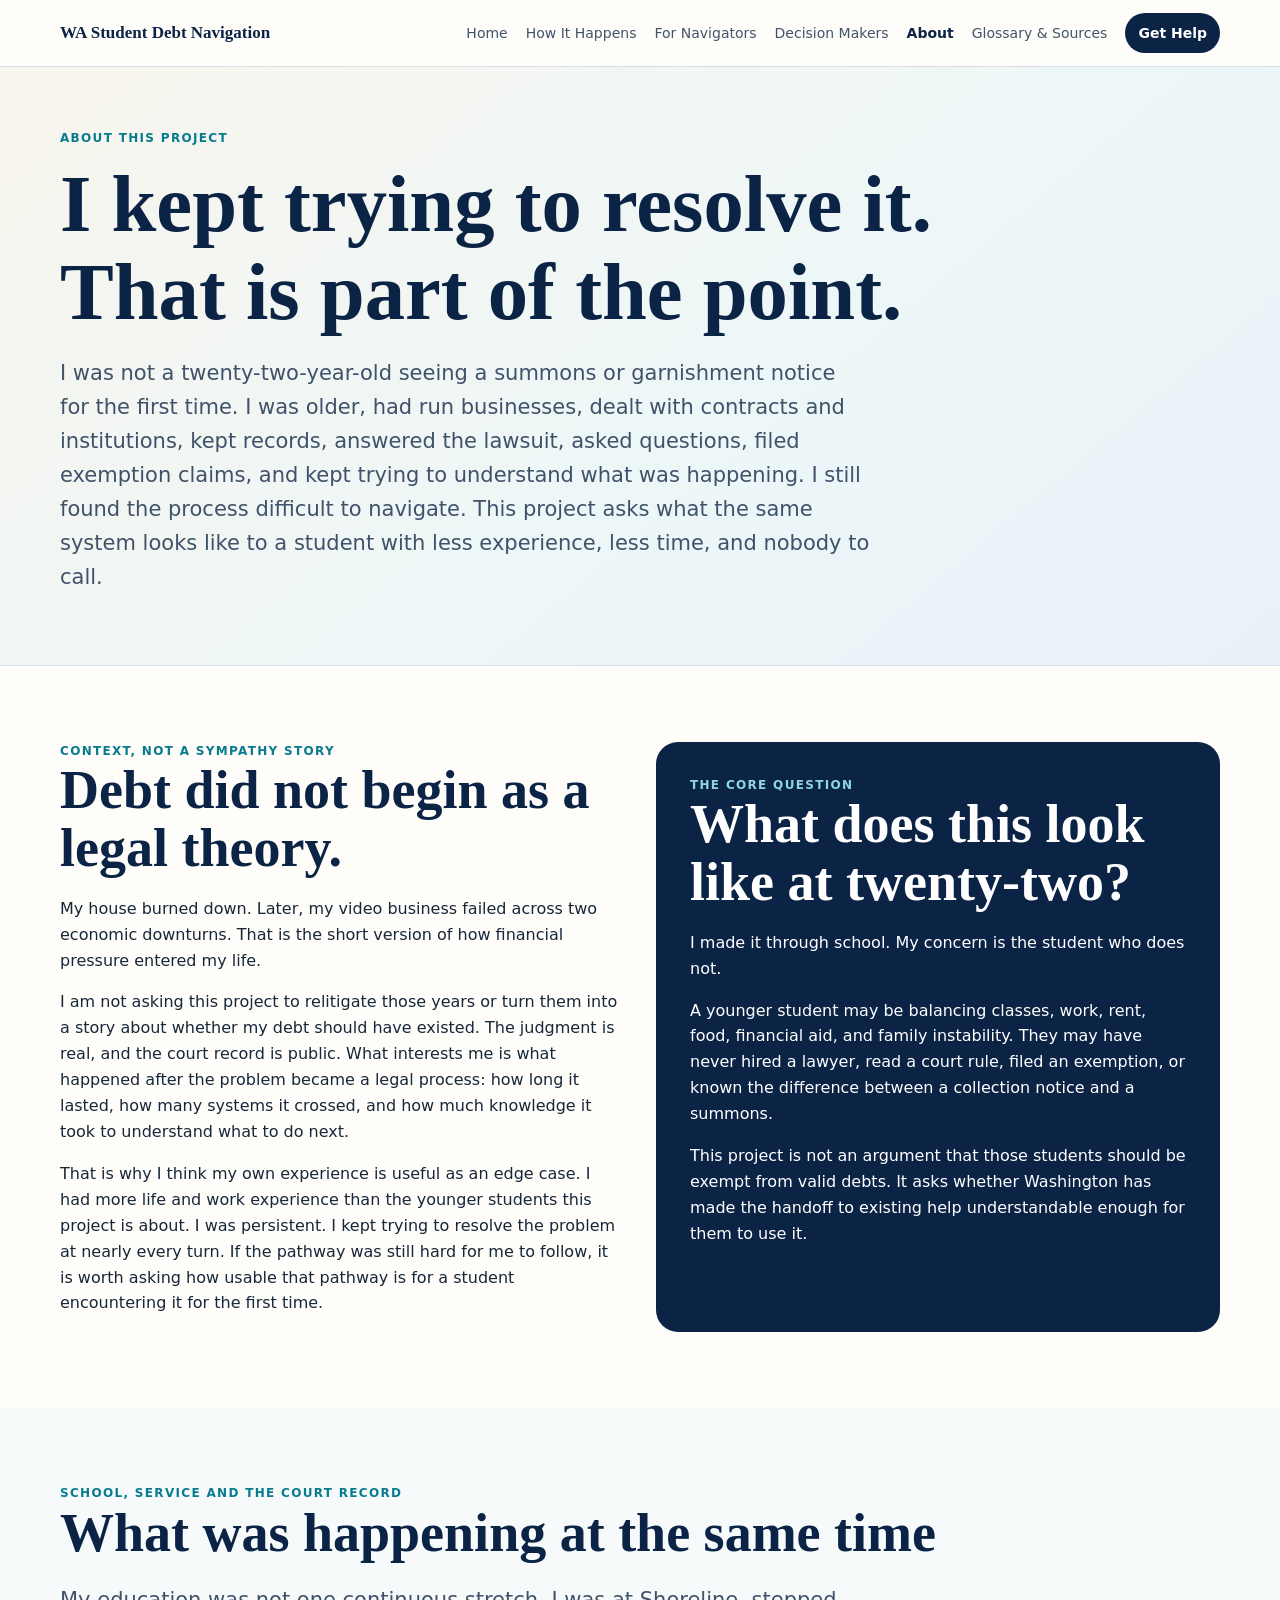
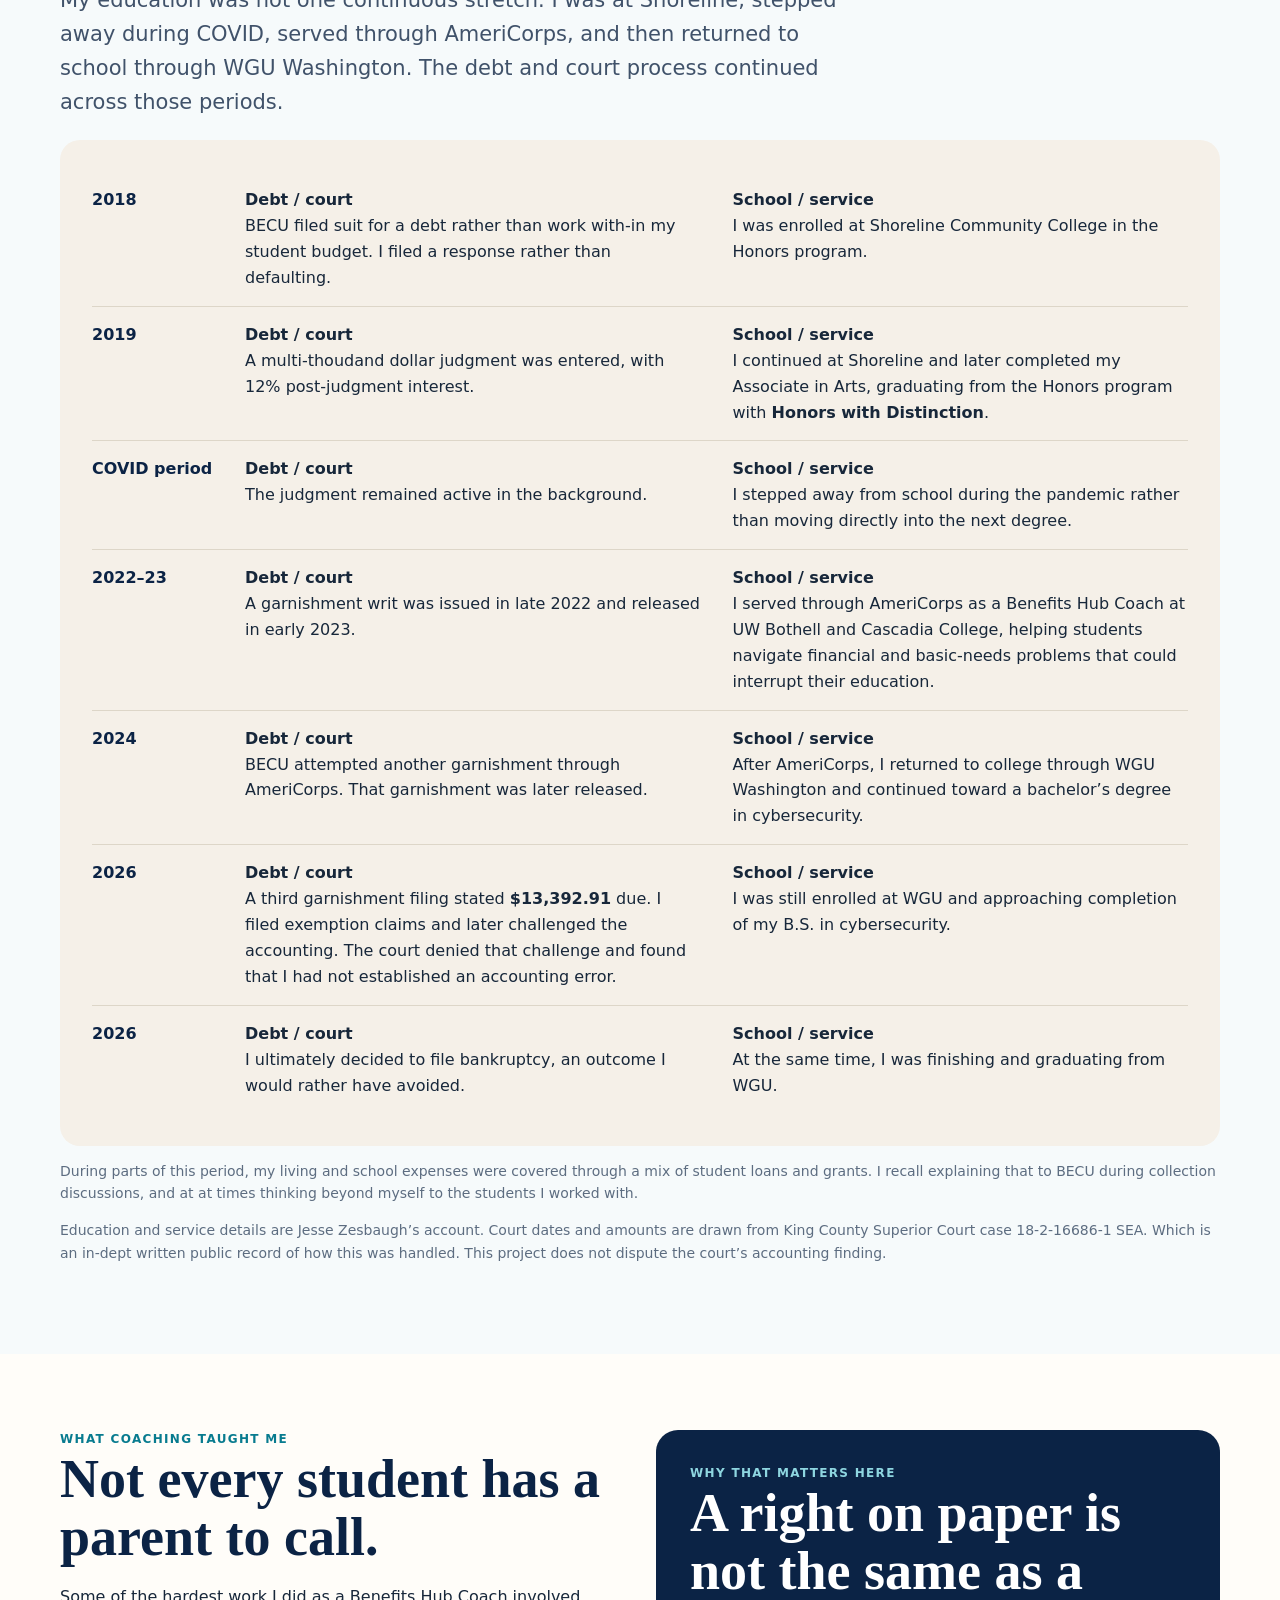
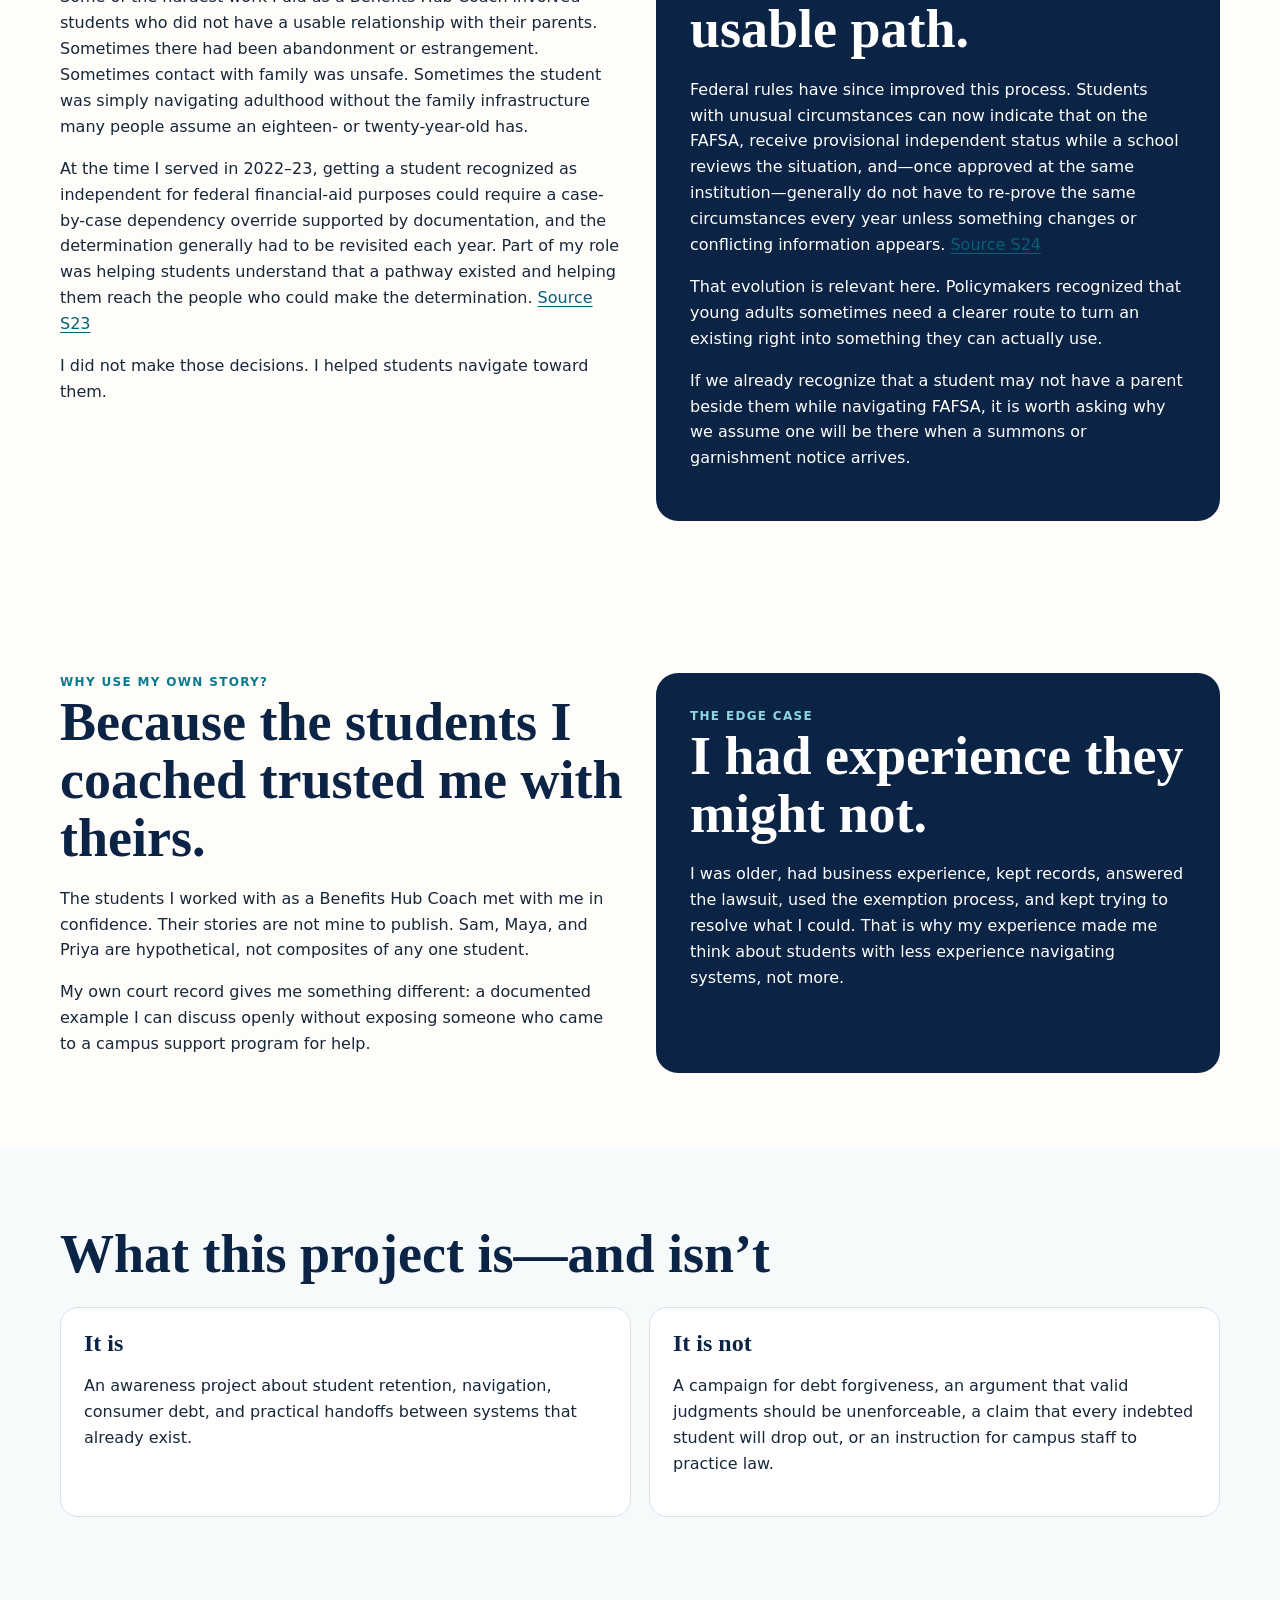
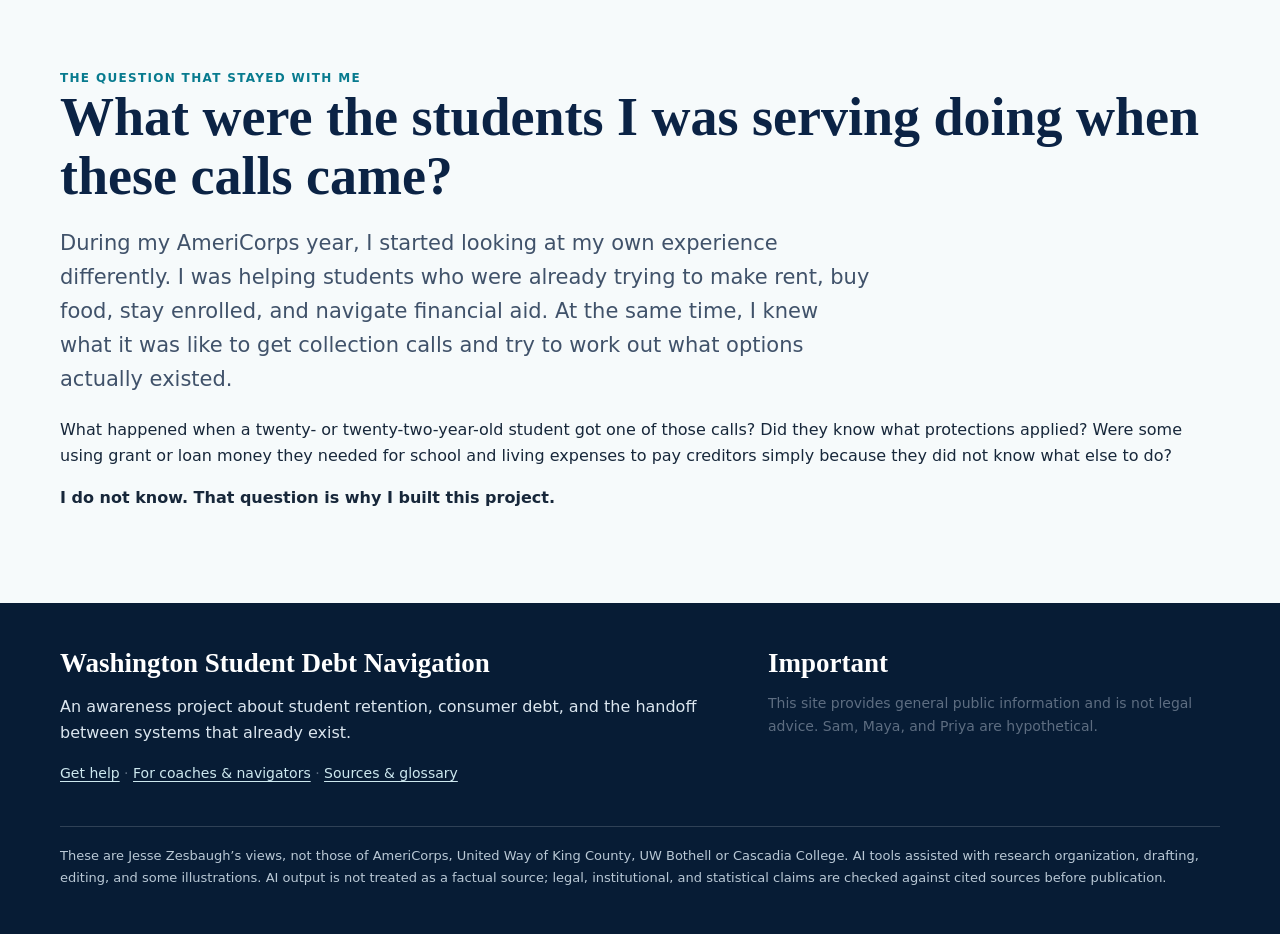
==== commit 9645c5dd: "Update about.html small changes" ====
--- a/about.html
+++ b/about.html
@@ -10,11 +10,11 @@
 <div class="record">
 <div class="record-row">
 <div class="date">2018</div>
-<div class="grid2"><div><b>Debt / court</b><br/>BECU filed suit. I filed a response rather than defaulting.</div><div><b>School / service</b><br/>I was enrolled at Shoreline Community College in the Honors program.</div></div>
+<div class="grid2"><div><b>Debt / court</b><br/>BECU filed suit for a debt rather than work with-in my student budget. I filed a response rather than defaulting.</div><div><b>School / service</b><br/>I was enrolled at Shoreline Community College in the Honors program.</div></div>
 </div>
 <div class="record-row">
 <div class="date">2019</div>
-<div class="grid2"><div><b>Debt / court</b><br/>A judgment was entered for <b>$8,195.22</b>, with 12% post-judgment interest.</div><div><b>School / service</b><br/>I continued at Shoreline and later completed my Associate in Arts, graduating from the Honors program with <b>Honors with Distinction</b>.</div></div>
+<div class="grid2"><div><b>Debt / court</b><br/>A multi-thoudand dollar judgment was entered, with 12% post-judgment interest.</div><div><b>School / service</b><br/>I continued at Shoreline and later completed my Associate in Arts, graduating from the Honors program with <b>Honors with Distinction</b>.</div></div>
 </div>
 <div class="record-row">
 <div class="date">COVID period</div>
@@ -37,8 +37,8 @@
 <div class="grid2"><div><b>Debt / court</b><br/>I ultimately decided to file bankruptcy, an outcome I would rather have avoided.</div><div><b>School / service</b><br/>At the same time, I was finishing and graduating from WGU.</div></div>
 </div>
 </div>
-<p class="small">During parts of this period, my living and school expenses were covered through a mix of student loans and grants. I recall explaining that to BECU during collection discussions, although I do not have written documentation of those conversations.</p>
-<p class="small">Education and service details are Jesse Zesbaugh’s account. Court dates and amounts are drawn from King County Superior Court case 18-2-16686-1 SEA. This project does not dispute the court’s accounting finding.</p>
+<p class="small">During parts of this period, my living and school expenses were covered through a mix of student loans and grants. I recall explaining that to BECU during collection discussions, and at at times thinking beyond myself to the students I worked with.</p>
+<p class="small">Education and service details are Jesse Zesbaugh’s account. Court dates and amounts are drawn from King County Superior Court case 18-2-16686-1 SEA. Which is an in-dept written public record of how this was handled. This project does not dispute the court’s accounting finding.</p>
 </div></section>
 <section class="section"><div class="wrap grid2"><div><div class="kicker">What coaching taught me</div><h2>Not every student has a parent to call.</h2><p>Some of the hardest work I did as a Benefits Hub Coach involved students who did not have a usable relationship with their parents. Sometimes there had been abandonment or estrangement. Sometimes contact with family was unsafe. Sometimes the student was simply navigating adulthood without the family infrastructure many people assume an eighteen- or twenty-year-old has.</p><p>At the time I served in 2022–23, getting a student recognized as independent for federal financial-aid purposes could require a case-by-case dependency override supported by documentation, and the determination generally had to be revisited each year. Part of my role was helping students understand that a pathway existed and helping them reach the people who could make the determination. <a href="glossary-sources.html#s23">Source S23</a></p><p>I did not make those decisions. I helped students navigate toward them.</p></div><div class="callout"><div class="kicker">Why that matters here</div><h2>A right on paper is not the same as a usable path.</h2><p>Federal rules have since improved this process. Students with unusual circumstances can now indicate that on the FAFSA, receive provisional independent status while a school reviews the situation, and—once approved at the same institution—generally do not have to re-prove the same circumstances every year unless something changes or conflicting information appears. <a href="glossary-sources.html#s24">Source S24</a></p><p>That evolution is relevant here. Policymakers recognized that young adults sometimes need a clearer route to turn an existing right into something they can actually use.</p><p>If we already recognize that a student may not have a parent beside them while navigating FAFSA, it is worth asking why we assume one will be there when a summons or garnishment notice arrives.</p></div></div></section>
 
@@ -47,4 +47,4 @@
 <div class="callout"><div class="kicker">The edge case</div><h2>I had experience they might not.</h2><p>I was older, had business experience, kept records, answered the lawsuit, used the exemption process, and kept trying to resolve what I could. That is why my experience made me think about students with less experience navigating systems, not more.</p></div>
 </div></section>
 <section class="section alt"><div class="wrap"><h2>What this project is—and isn’t</h2><div class="cards"><article class="card"><h3>It is</h3><p>An awareness project about student retention, navigation, consumer debt, and practical handoffs between systems that already exist.</p></article><article class="card"><h3>It is not</h3><p>A campaign for debt forgiveness, an argument that valid judgments should be unenforceable, a claim that every indebted student will drop out, or an instruction for campus staff to practice law.</p></article></div></div></section><section class="section alt"><div class="wrap"><div class="kicker">The question that stayed with me</div><h2>What were the students I was serving doing when these calls came?</h2><p class="lead">During my AmeriCorps year, I started looking at my own experience differently. I was helping students who were already trying to make rent, buy food, stay enrolled, and navigate financial aid. At the same time, I knew what it was like to get collection calls and try to work out what options actually existed.</p><p>What happened when a twenty- or twenty-two-year-old student got one of those calls? Did they know what protections applied? Were some using grant or loan money they needed for school and living expenses to pay creditors simply because they did not know what else to do?</p><p><b>I do not know. That question is why I built this project.</b></p></div></section>
-</main><footer class="site-footer"><div class="wrap"><div class="footer-grid"><div><h3>Washington Student Debt Navigation</h3><p>An awareness project about student retention, consumer debt, and the handoff between systems that already exist.</p><p class="small"><a href="get-help.html">Get help</a> · <a href="for-navigators.html">For coaches &amp; navigators</a> · <a href="glossary-sources.html">Sources &amp; glossary</a></p></div><div><h3>Important</h3><p class="small">This site provides general public information and is not legal advice. Sam, Maya, and Priya are hypothetical.</p></div></div><div class="legal">These are Jesse Zesbaugh’s views, not those of AmeriCorps, United Way of King County, UW Bothell or Cascadia College. AI tools assisted with research organization, drafting, editing, and some illustrations. AI output is not treated as a factual source; legal, institutional, and statistical claims are checked against cited sources before publication.</div></div></footer><script src="assets/js/site.js"></script></body></html>+</main><footer class="site-footer"><div class="wrap"><div class="footer-grid"><div><h3>Washington Student Debt Navigation</h3><p>An awareness project about student retention, consumer debt, and the handoff between systems that already exist.</p><p class="small"><a href="get-help.html">Get help</a> · <a href="for-navigators.html">For coaches &amp; navigators</a> · <a href="glossary-sources.html">Sources &amp; glossary</a></p></div><div><h3>Important</h3><p class="small">This site provides general public information and is not legal advice. Sam, Maya, and Priya are hypothetical.</p></div></div><div class="legal">These are Jesse Zesbaugh’s views, not those of AmeriCorps, United Way of King County, UW Bothell or Cascadia College. AI tools assisted with research organization, drafting, editing, and some illustrations. AI output is not treated as a factual source; legal, institutional, and statistical claims are checked against cited sources before publication.</div></div></footer><script src="assets/js/site.js"></script></body></html>
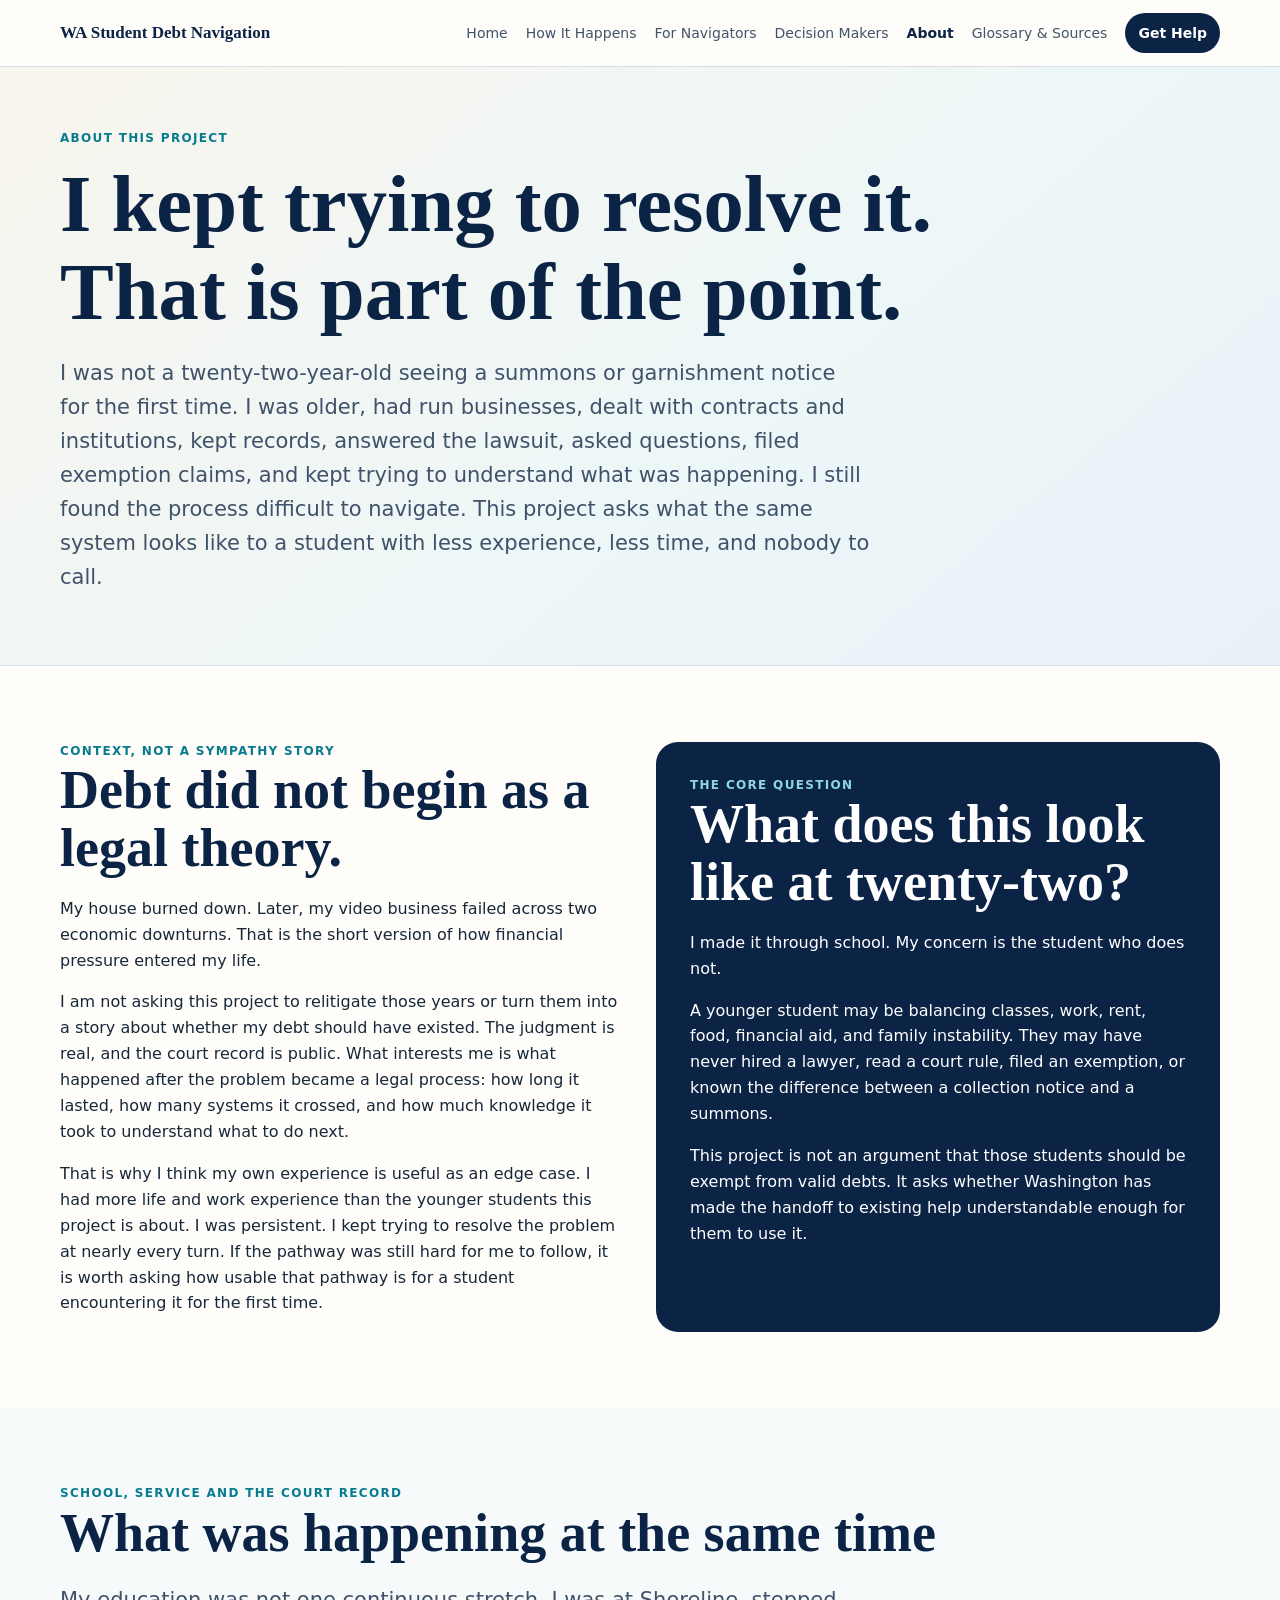
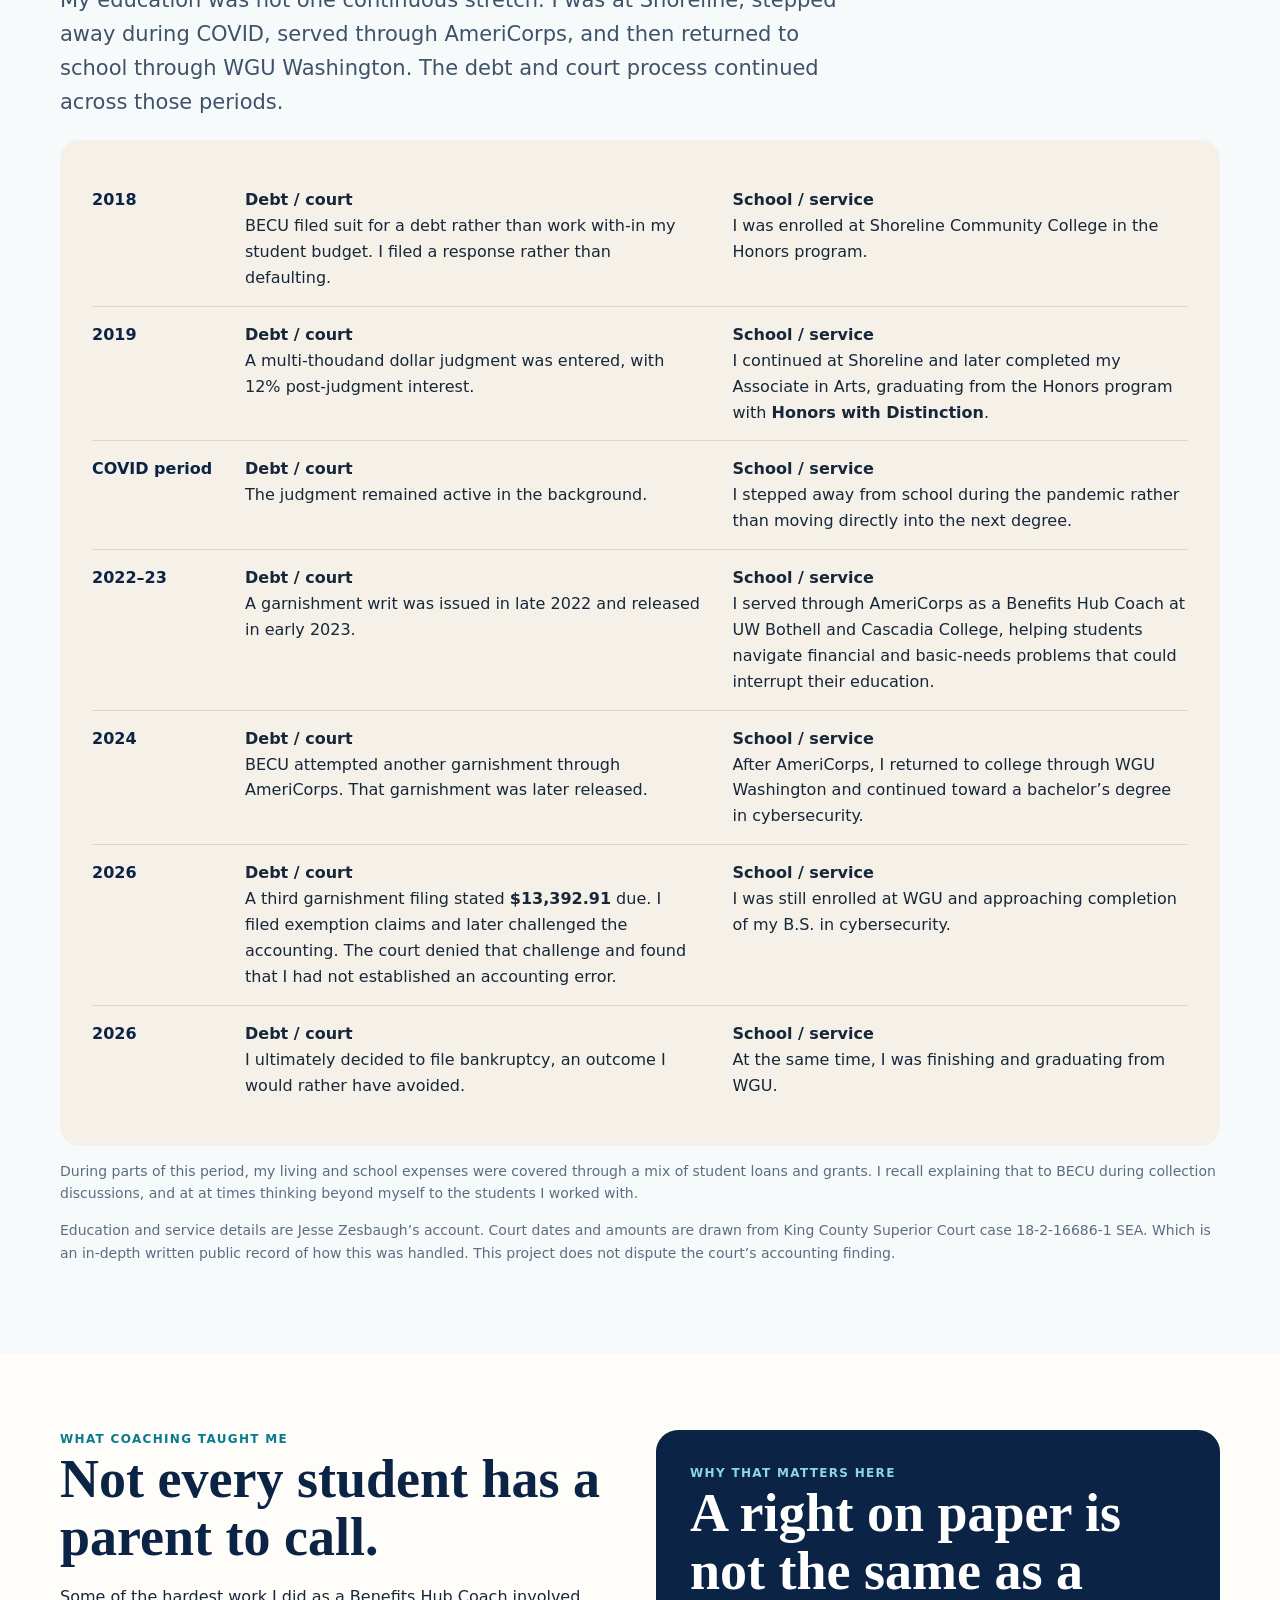
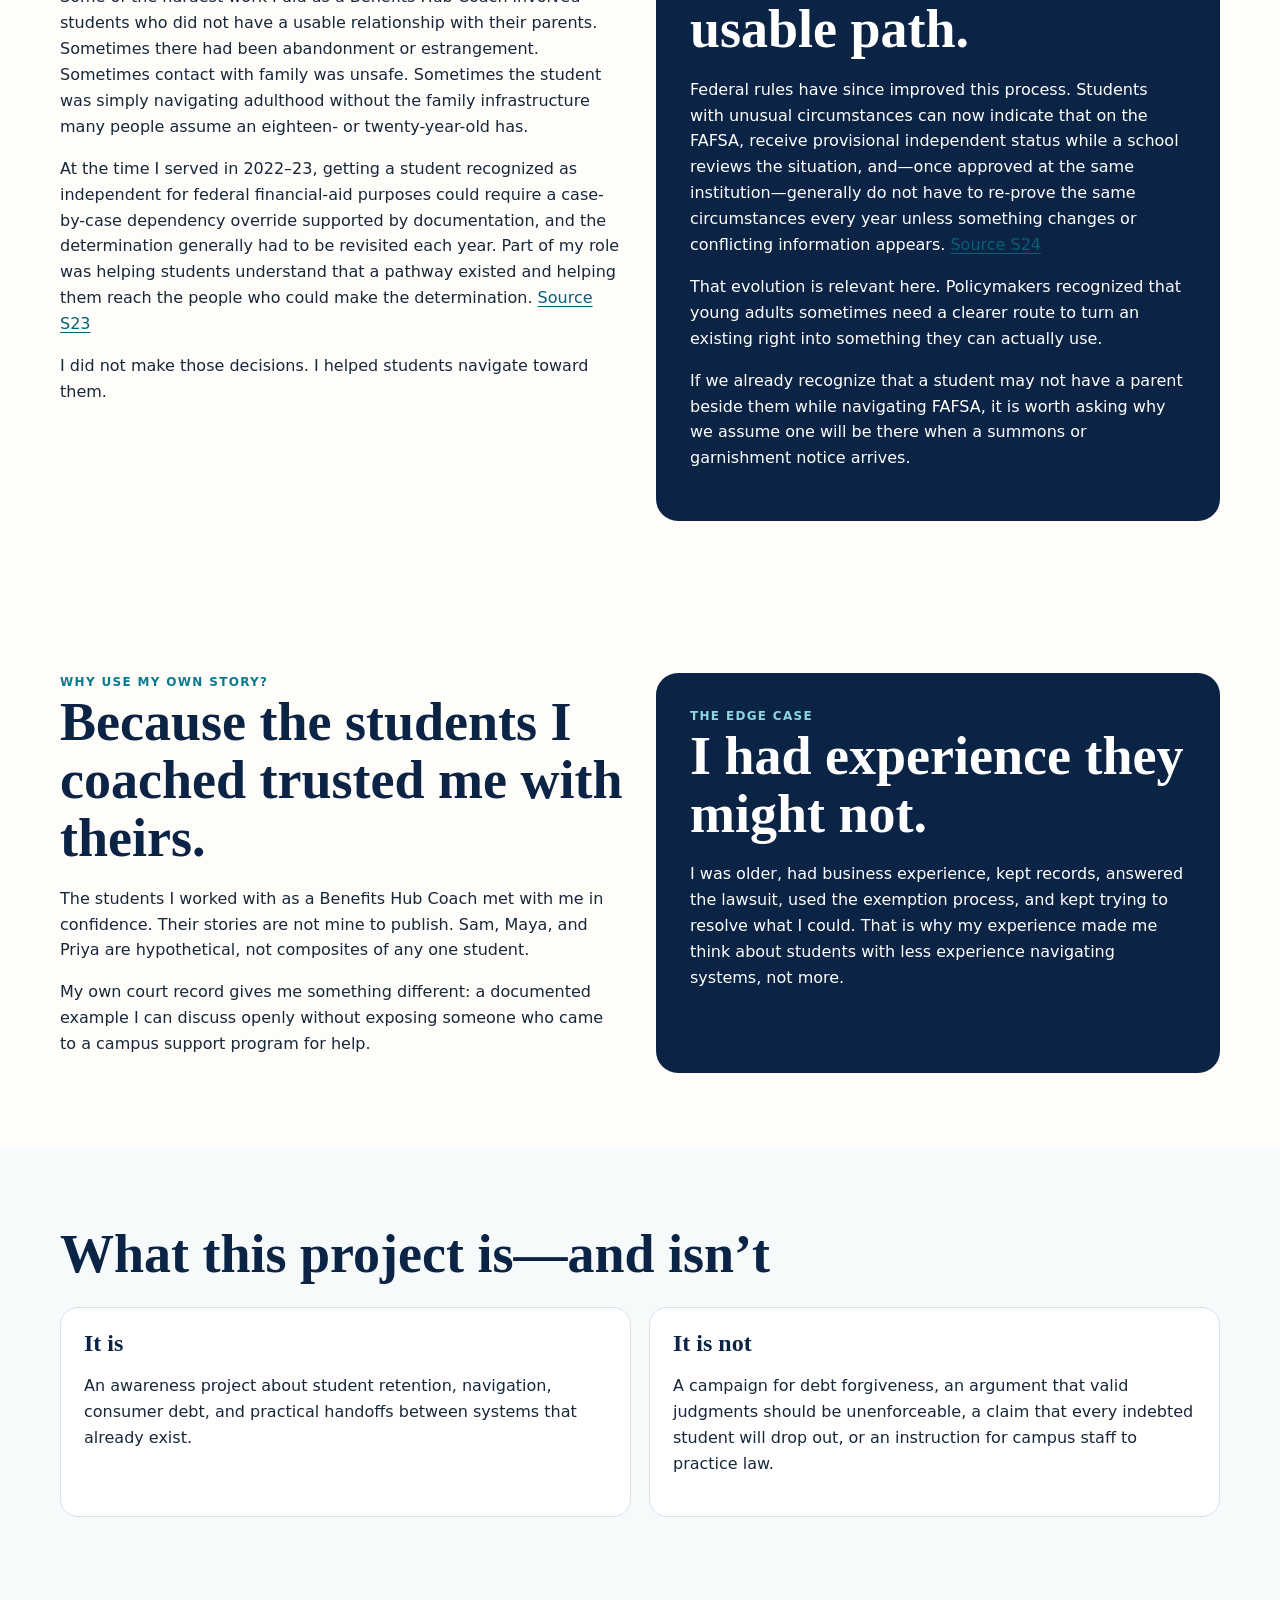
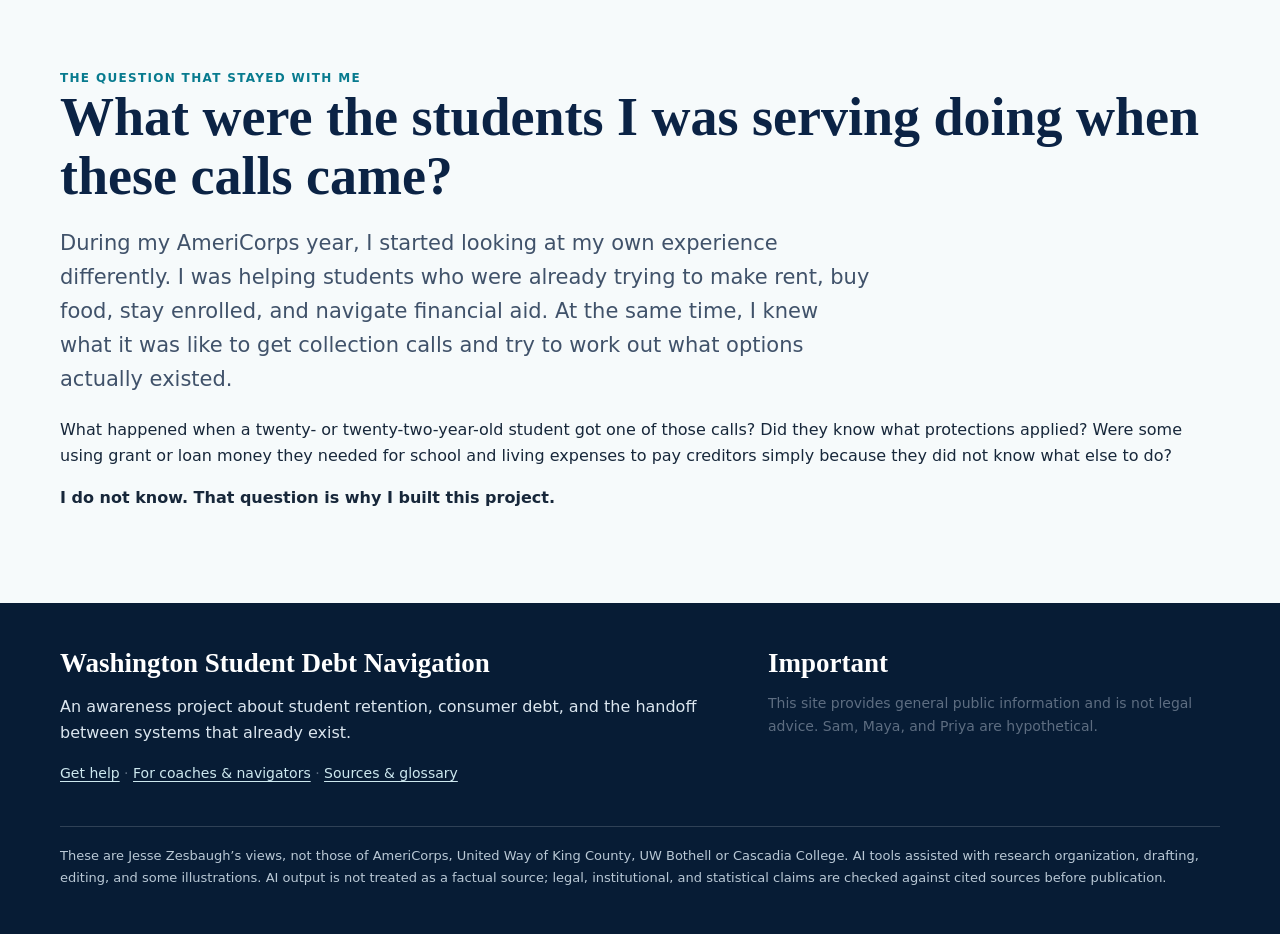
==== commit ed68a21e: "Update about.html" ====
--- a/about.html
+++ b/about.html
@@ -38,7 +38,7 @@
 </div>
 </div>
 <p class="small">During parts of this period, my living and school expenses were covered through a mix of student loans and grants. I recall explaining that to BECU during collection discussions, and at at times thinking beyond myself to the students I worked with.</p>
-<p class="small">Education and service details are Jesse Zesbaugh’s account. Court dates and amounts are drawn from King County Superior Court case 18-2-16686-1 SEA. Which is an in-dept written public record of how this was handled. This project does not dispute the court’s accounting finding.</p>
+<p class="small">Education and service details are Jesse Zesbaugh’s account. Court dates and amounts are drawn from King County Superior Court case 18-2-16686-1 SEA. Which is an in-depth written public record of how this was handled. This project does not dispute the court’s accounting finding.</p>
 </div></section>
 <section class="section"><div class="wrap grid2"><div><div class="kicker">What coaching taught me</div><h2>Not every student has a parent to call.</h2><p>Some of the hardest work I did as a Benefits Hub Coach involved students who did not have a usable relationship with their parents. Sometimes there had been abandonment or estrangement. Sometimes contact with family was unsafe. Sometimes the student was simply navigating adulthood without the family infrastructure many people assume an eighteen- or twenty-year-old has.</p><p>At the time I served in 2022–23, getting a student recognized as independent for federal financial-aid purposes could require a case-by-case dependency override supported by documentation, and the determination generally had to be revisited each year. Part of my role was helping students understand that a pathway existed and helping them reach the people who could make the determination. <a href="glossary-sources.html#s23">Source S23</a></p><p>I did not make those decisions. I helped students navigate toward them.</p></div><div class="callout"><div class="kicker">Why that matters here</div><h2>A right on paper is not the same as a usable path.</h2><p>Federal rules have since improved this process. Students with unusual circumstances can now indicate that on the FAFSA, receive provisional independent status while a school reviews the situation, and—once approved at the same institution—generally do not have to re-prove the same circumstances every year unless something changes or conflicting information appears. <a href="glossary-sources.html#s24">Source S24</a></p><p>That evolution is relevant here. Policymakers recognized that young adults sometimes need a clearer route to turn an existing right into something they can actually use.</p><p>If we already recognize that a student may not have a parent beside them while navigating FAFSA, it is worth asking why we assume one will be there when a summons or garnishment notice arrives.</p></div></div></section>
 
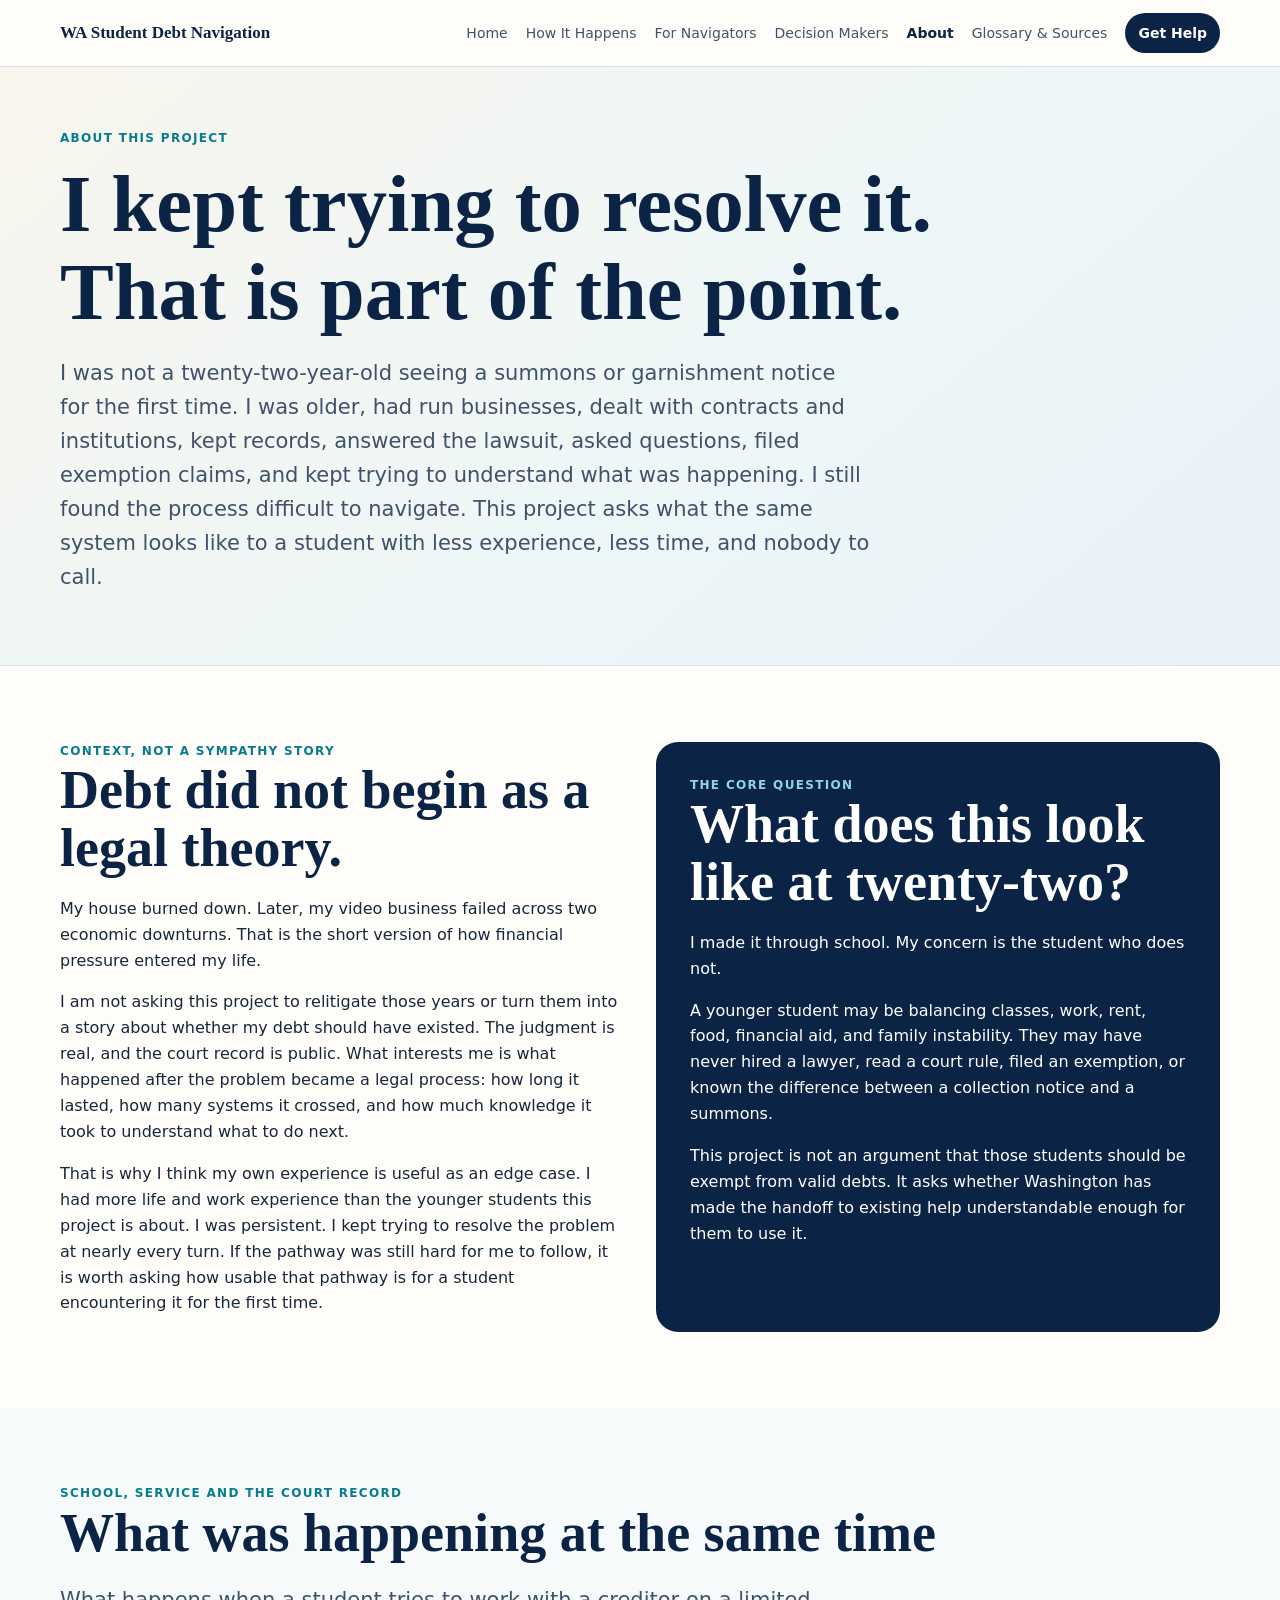
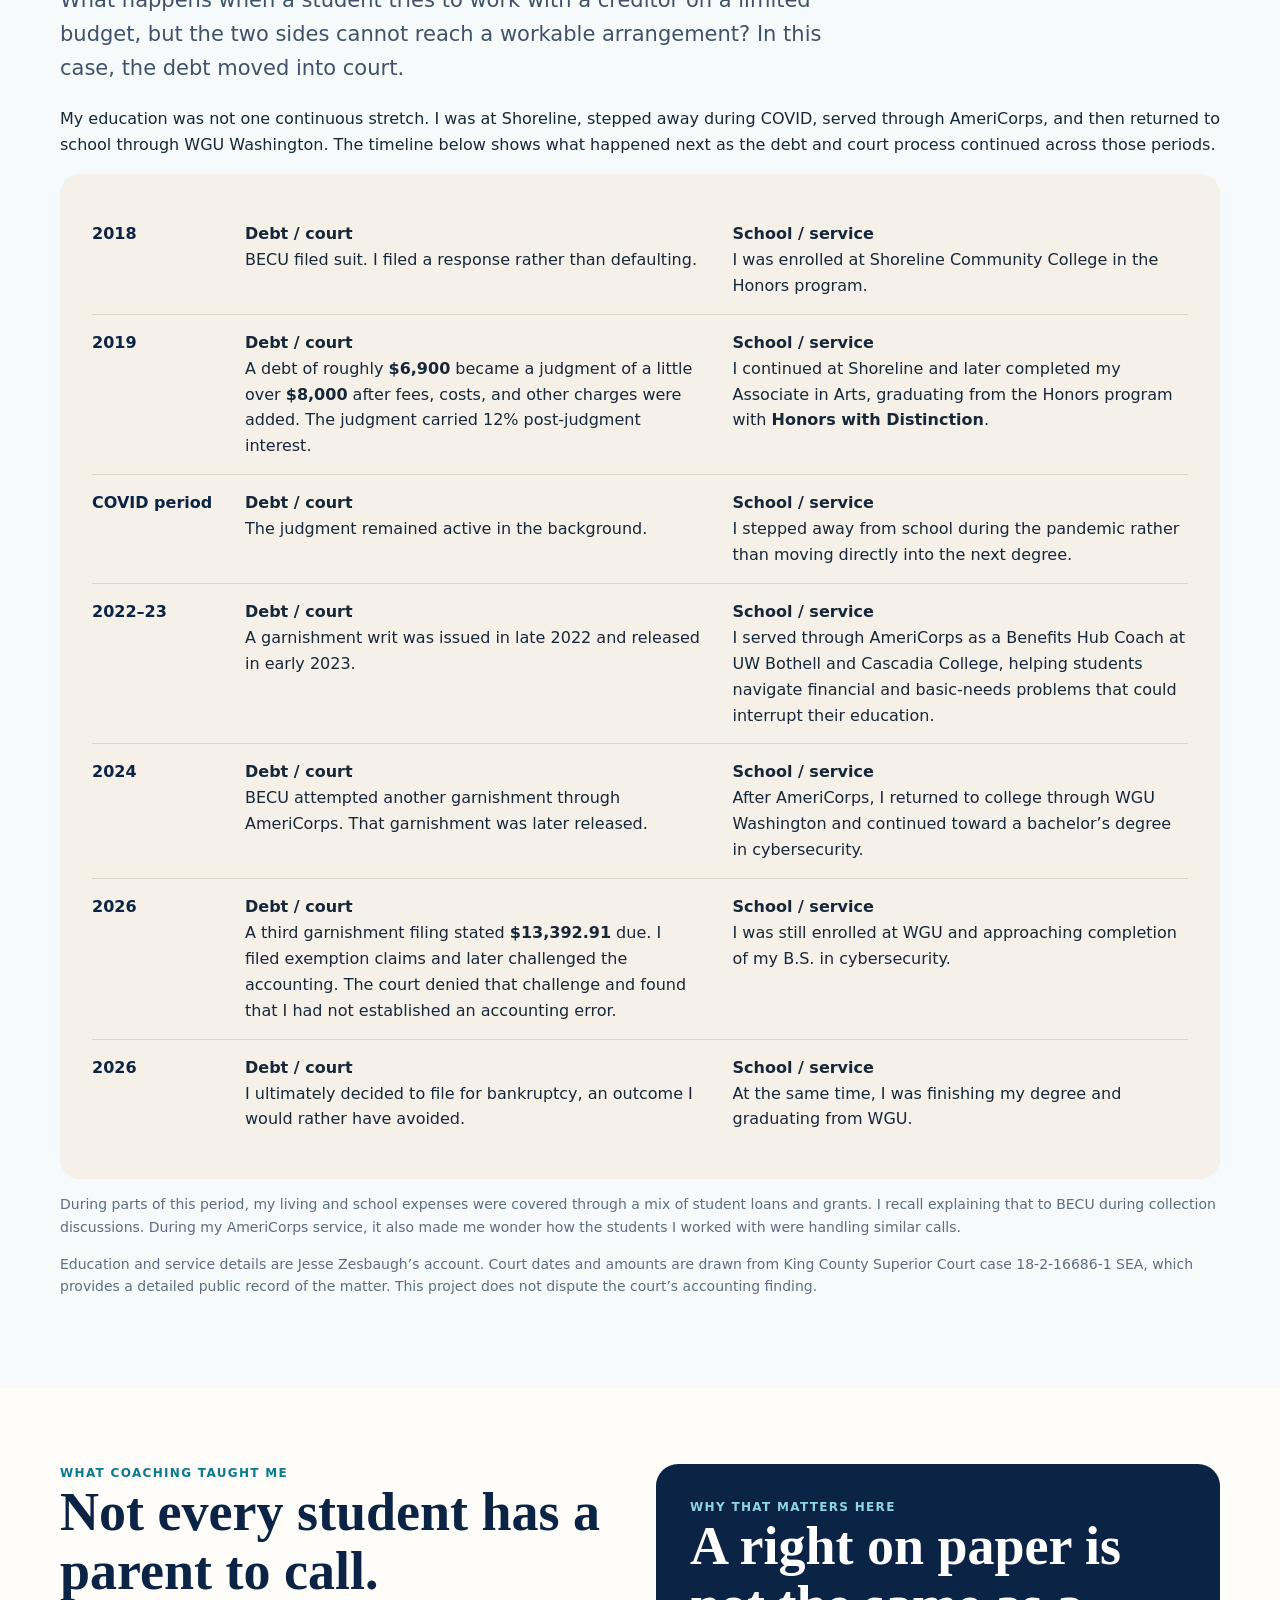
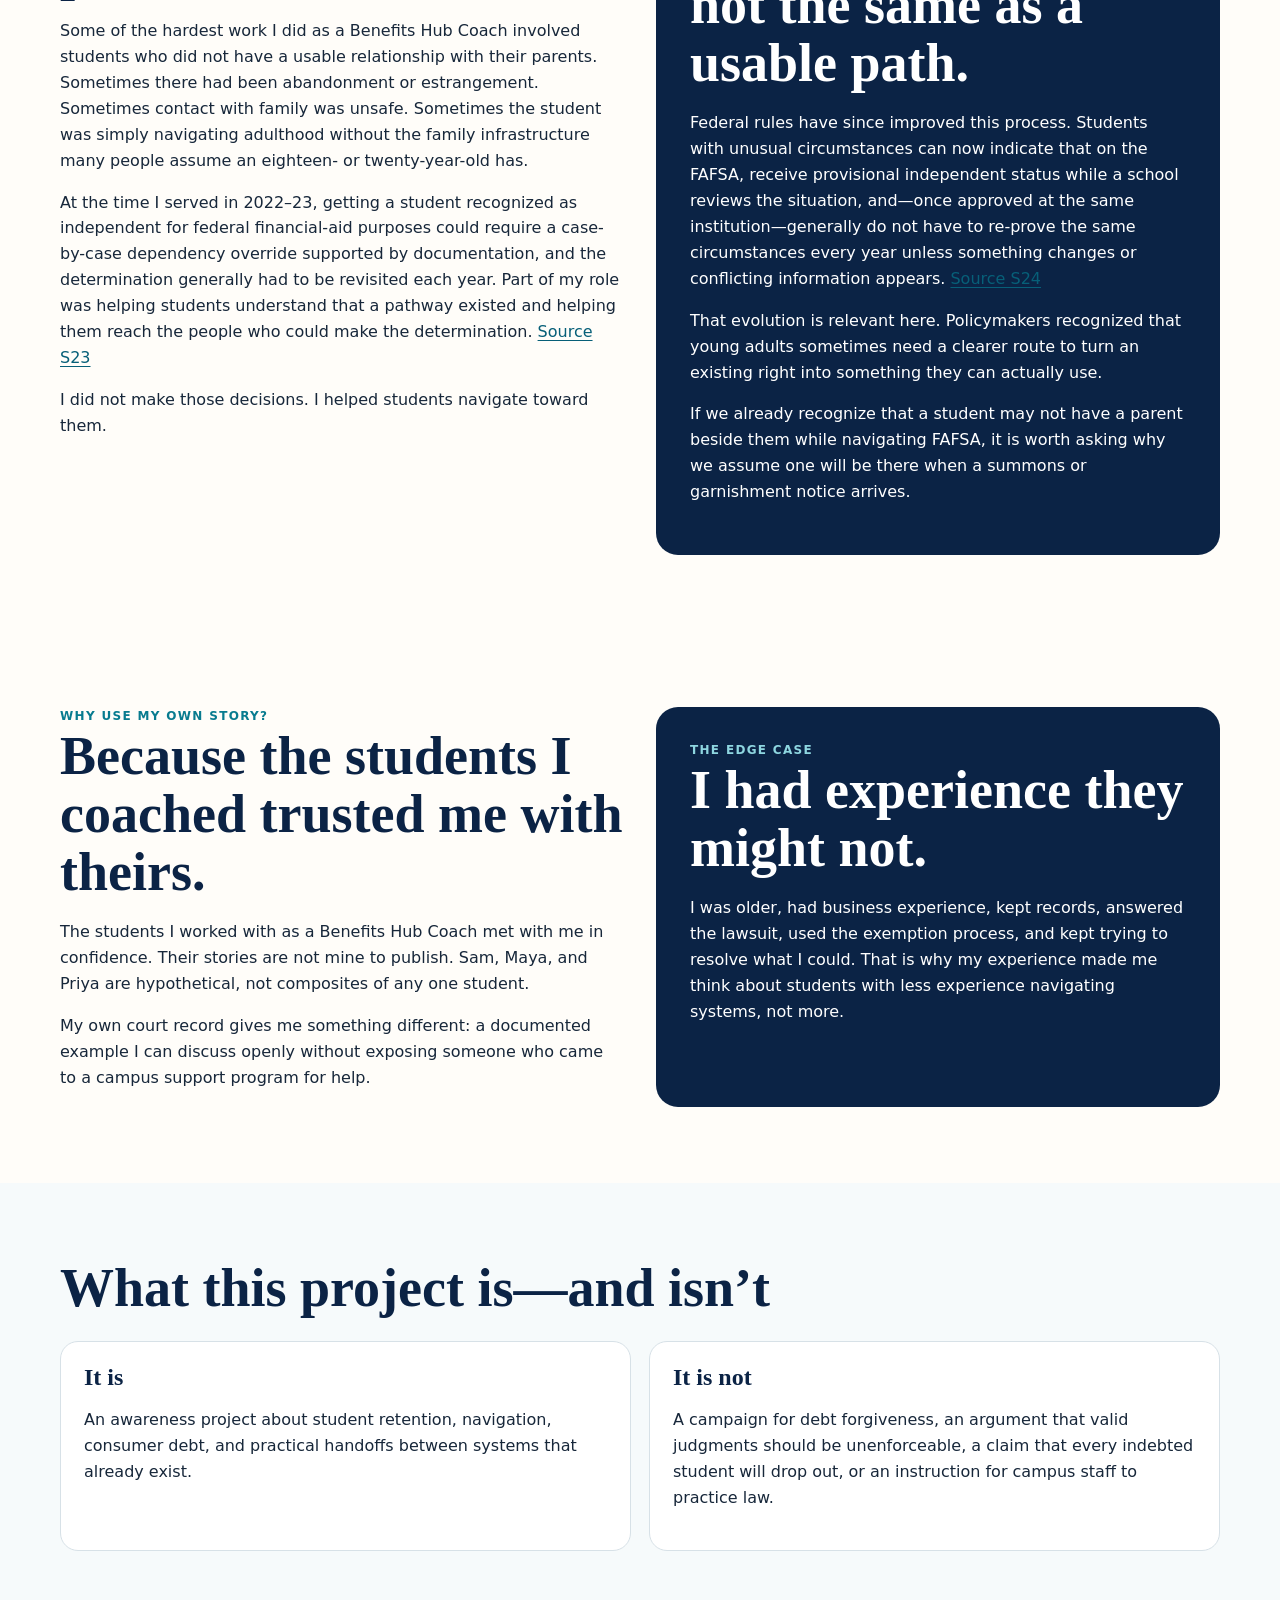
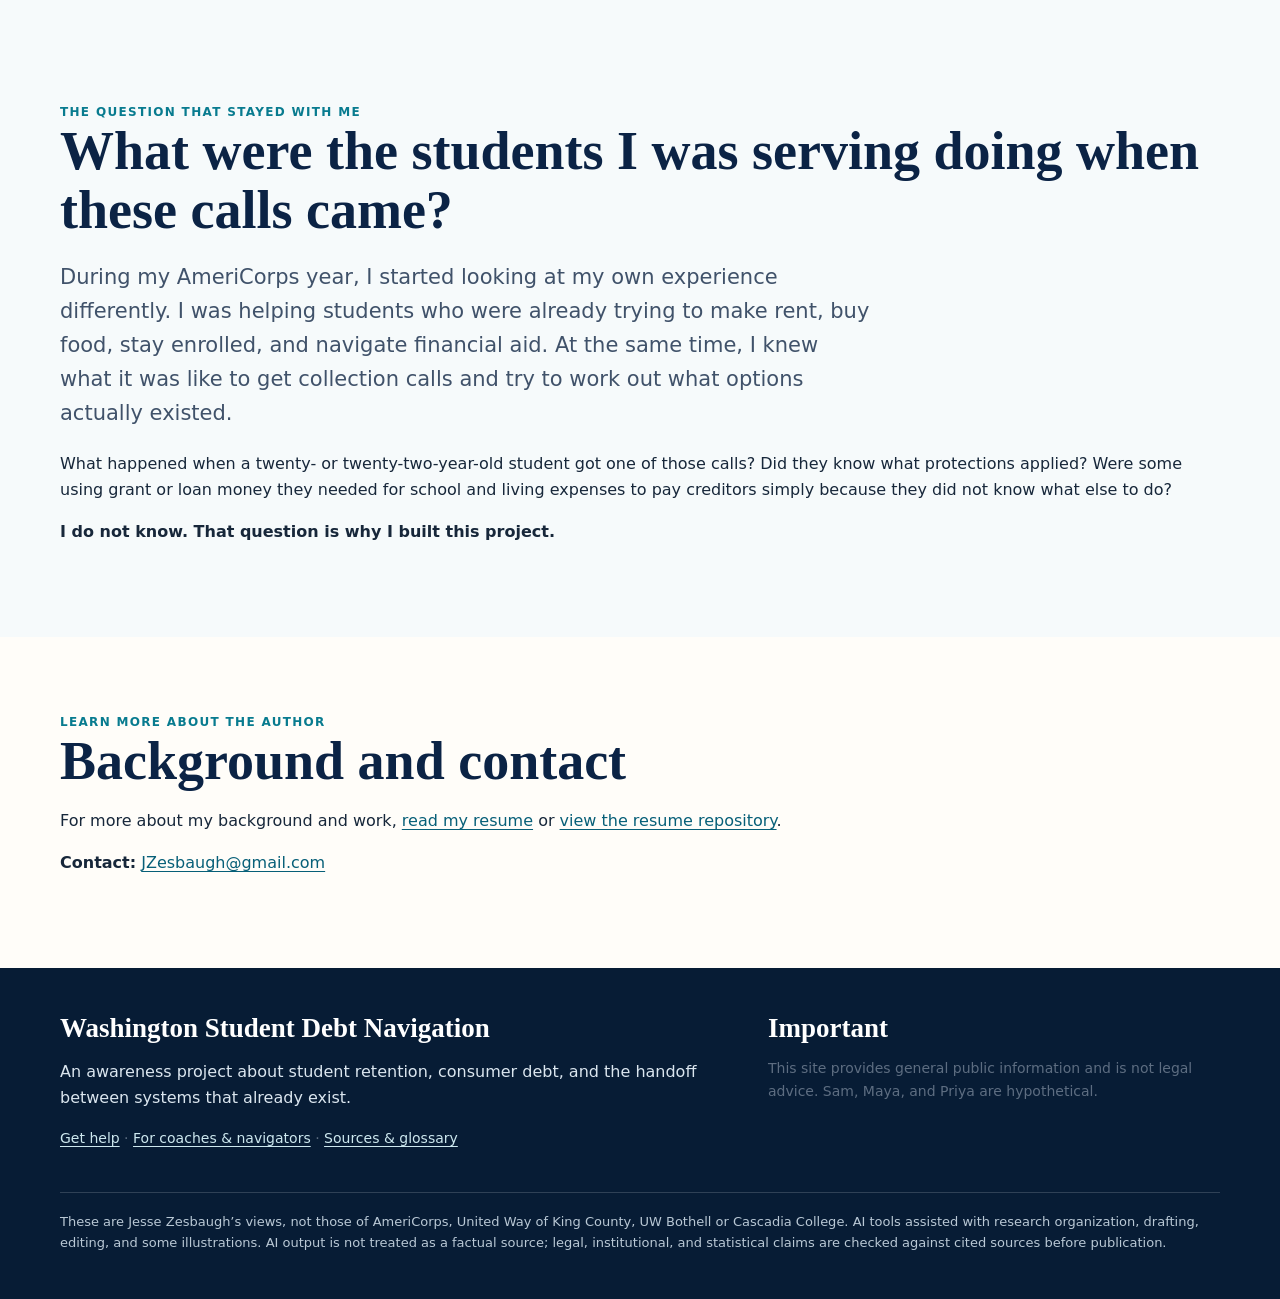
==== commit 13faec31: "Add files via upload" ====
--- a/about.html
+++ b/about.html
@@ -6,15 +6,15 @@
 <section class="section alt"><div class="wrap">
 <div class="kicker">School, service and the court record</div>
 <h2>What was happening at the same time</h2>
-<p class="lead">My education was not one continuous stretch. I was at Shoreline, stepped away during COVID, served through AmeriCorps, and then returned to school through WGU Washington. The debt and court process continued across those periods.</p>
+<p class="lead">What happens when a student tries to work with a creditor on a limited budget, but the two sides cannot reach a workable arrangement? In this case, the debt moved into court.</p><p>My education was not one continuous stretch. I was at Shoreline, stepped away during COVID, served through AmeriCorps, and then returned to school through WGU Washington. The timeline below shows what happened next as the debt and court process continued across those periods.</p>
 <div class="record">
 <div class="record-row">
 <div class="date">2018</div>
-<div class="grid2"><div><b>Debt / court</b><br/>BECU filed suit for a debt rather than work with-in my student budget. I filed a response rather than defaulting.</div><div><b>School / service</b><br/>I was enrolled at Shoreline Community College in the Honors program.</div></div>
+<div class="grid2"><div><b>Debt / court</b><br/>BECU filed suit. I filed a response rather than defaulting.</div><div><b>School / service</b><br/>I was enrolled at Shoreline Community College in the Honors program.</div></div>
 </div>
 <div class="record-row">
 <div class="date">2019</div>
-<div class="grid2"><div><b>Debt / court</b><br/>A multi-thoudand dollar judgment was entered, with 12% post-judgment interest.</div><div><b>School / service</b><br/>I continued at Shoreline and later completed my Associate in Arts, graduating from the Honors program with <b>Honors with Distinction</b>.</div></div>
+<div class="grid2"><div><b>Debt / court</b><br/>A debt of roughly <b>$6,900</b> became a judgment of a little over <b>$8,000</b> after fees, costs, and other charges were added. The judgment carried 12% post-judgment interest.</div><div><b>School / service</b><br/>I continued at Shoreline and later completed my Associate in Arts, graduating from the Honors program with <b>Honors with Distinction</b>.</div></div>
 </div>
 <div class="record-row">
 <div class="date">COVID period</div>
@@ -34,11 +34,11 @@
 </div>
 <div class="record-row">
 <div class="date">2026</div>
-<div class="grid2"><div><b>Debt / court</b><br/>I ultimately decided to file bankruptcy, an outcome I would rather have avoided.</div><div><b>School / service</b><br/>At the same time, I was finishing and graduating from WGU.</div></div>
+<div class="grid2"><div><b>Debt / court</b><br/>I ultimately decided to file for bankruptcy, an outcome I would rather have avoided.</div><div><b>School / service</b><br/>At the same time, I was finishing my degree and graduating from WGU.</div></div>
 </div>
 </div>
-<p class="small">During parts of this period, my living and school expenses were covered through a mix of student loans and grants. I recall explaining that to BECU during collection discussions, and at at times thinking beyond myself to the students I worked with.</p>
-<p class="small">Education and service details are Jesse Zesbaugh’s account. Court dates and amounts are drawn from King County Superior Court case 18-2-16686-1 SEA. Which is an in-depth written public record of how this was handled. This project does not dispute the court’s accounting finding.</p>
+<p class="small">During parts of this period, my living and school expenses were covered through a mix of student loans and grants. I recall explaining that to BECU during collection discussions. During my AmeriCorps service, it also made me wonder how the students I worked with were handling similar calls.</p>
+<p class="small">Education and service details are Jesse Zesbaugh’s account. Court dates and amounts are drawn from King County Superior Court case 18-2-16686-1 SEA, which provides a detailed public record of the matter. This project does not dispute the court’s accounting finding.</p>
 </div></section>
 <section class="section"><div class="wrap grid2"><div><div class="kicker">What coaching taught me</div><h2>Not every student has a parent to call.</h2><p>Some of the hardest work I did as a Benefits Hub Coach involved students who did not have a usable relationship with their parents. Sometimes there had been abandonment or estrangement. Sometimes contact with family was unsafe. Sometimes the student was simply navigating adulthood without the family infrastructure many people assume an eighteen- or twenty-year-old has.</p><p>At the time I served in 2022–23, getting a student recognized as independent for federal financial-aid purposes could require a case-by-case dependency override supported by documentation, and the determination generally had to be revisited each year. Part of my role was helping students understand that a pathway existed and helping them reach the people who could make the determination. <a href="glossary-sources.html#s23">Source S23</a></p><p>I did not make those decisions. I helped students navigate toward them.</p></div><div class="callout"><div class="kicker">Why that matters here</div><h2>A right on paper is not the same as a usable path.</h2><p>Federal rules have since improved this process. Students with unusual circumstances can now indicate that on the FAFSA, receive provisional independent status while a school reviews the situation, and—once approved at the same institution—generally do not have to re-prove the same circumstances every year unless something changes or conflicting information appears. <a href="glossary-sources.html#s24">Source S24</a></p><p>That evolution is relevant here. Policymakers recognized that young adults sometimes need a clearer route to turn an existing right into something they can actually use.</p><p>If we already recognize that a student may not have a parent beside them while navigating FAFSA, it is worth asking why we assume one will be there when a summons or garnishment notice arrives.</p></div></div></section>
 
@@ -47,4 +47,5 @@
 <div class="callout"><div class="kicker">The edge case</div><h2>I had experience they might not.</h2><p>I was older, had business experience, kept records, answered the lawsuit, used the exemption process, and kept trying to resolve what I could. That is why my experience made me think about students with less experience navigating systems, not more.</p></div>
 </div></section>
 <section class="section alt"><div class="wrap"><h2>What this project is—and isn’t</h2><div class="cards"><article class="card"><h3>It is</h3><p>An awareness project about student retention, navigation, consumer debt, and practical handoffs between systems that already exist.</p></article><article class="card"><h3>It is not</h3><p>A campaign for debt forgiveness, an argument that valid judgments should be unenforceable, a claim that every indebted student will drop out, or an instruction for campus staff to practice law.</p></article></div></div></section><section class="section alt"><div class="wrap"><div class="kicker">The question that stayed with me</div><h2>What were the students I was serving doing when these calls came?</h2><p class="lead">During my AmeriCorps year, I started looking at my own experience differently. I was helping students who were already trying to make rent, buy food, stay enrolled, and navigate financial aid. At the same time, I knew what it was like to get collection calls and try to work out what options actually existed.</p><p>What happened when a twenty- or twenty-two-year-old student got one of those calls? Did they know what protections applied? Were some using grant or loan money they needed for school and living expenses to pay creditors simply because they did not know what else to do?</p><p><b>I do not know. That question is why I built this project.</b></p></div></section>
-</main><footer class="site-footer"><div class="wrap"><div class="footer-grid"><div><h3>Washington Student Debt Navigation</h3><p>An awareness project about student retention, consumer debt, and the handoff between systems that already exist.</p><p class="small"><a href="get-help.html">Get help</a> · <a href="for-navigators.html">For coaches &amp; navigators</a> · <a href="glossary-sources.html">Sources &amp; glossary</a></p></div><div><h3>Important</h3><p class="small">This site provides general public information and is not legal advice. Sam, Maya, and Priya are hypothetical.</p></div></div><div class="legal">These are Jesse Zesbaugh’s views, not those of AmeriCorps, United Way of King County, UW Bothell or Cascadia College. AI tools assisted with research organization, drafting, editing, and some illustrations. AI output is not treated as a factual source; legal, institutional, and statistical claims are checked against cited sources before publication.</div></div></footer><script src="assets/js/site.js"></script></body></html>
+<section class="section"><div class="wrap"><div class="kicker">Learn more about the author</div><h2>Background and contact</h2><p>For more about my background and work, <a href="https://jzesbaugh.github.io/resume/">read my resume</a> or <a href="https://github.com/jzesbaugh/resume">view the resume repository</a>.</p><p><b>Contact:</b> <a href="mailto:JZesbaugh@gmail.com">JZesbaugh@gmail.com</a></p></div></section>
+</main><footer class="site-footer"><div class="wrap"><div class="footer-grid"><div><h3>Washington Student Debt Navigation</h3><p>An awareness project about student retention, consumer debt, and the handoff between systems that already exist.</p><p class="small"><a href="get-help.html">Get help</a> · <a href="for-navigators.html">For coaches &amp; navigators</a> · <a href="glossary-sources.html">Sources &amp; glossary</a></p></div><div><h3>Important</h3><p class="small">This site provides general public information and is not legal advice. Sam, Maya, and Priya are hypothetical.</p></div></div><div class="legal">These are Jesse Zesbaugh’s views, not those of AmeriCorps, United Way of King County, UW Bothell or Cascadia College. AI tools assisted with research organization, drafting, editing, and some illustrations. AI output is not treated as a factual source; legal, institutional, and statistical claims are checked against cited sources before publication.</div></div></footer><script src="assets/js/site.js"></script></body></html>
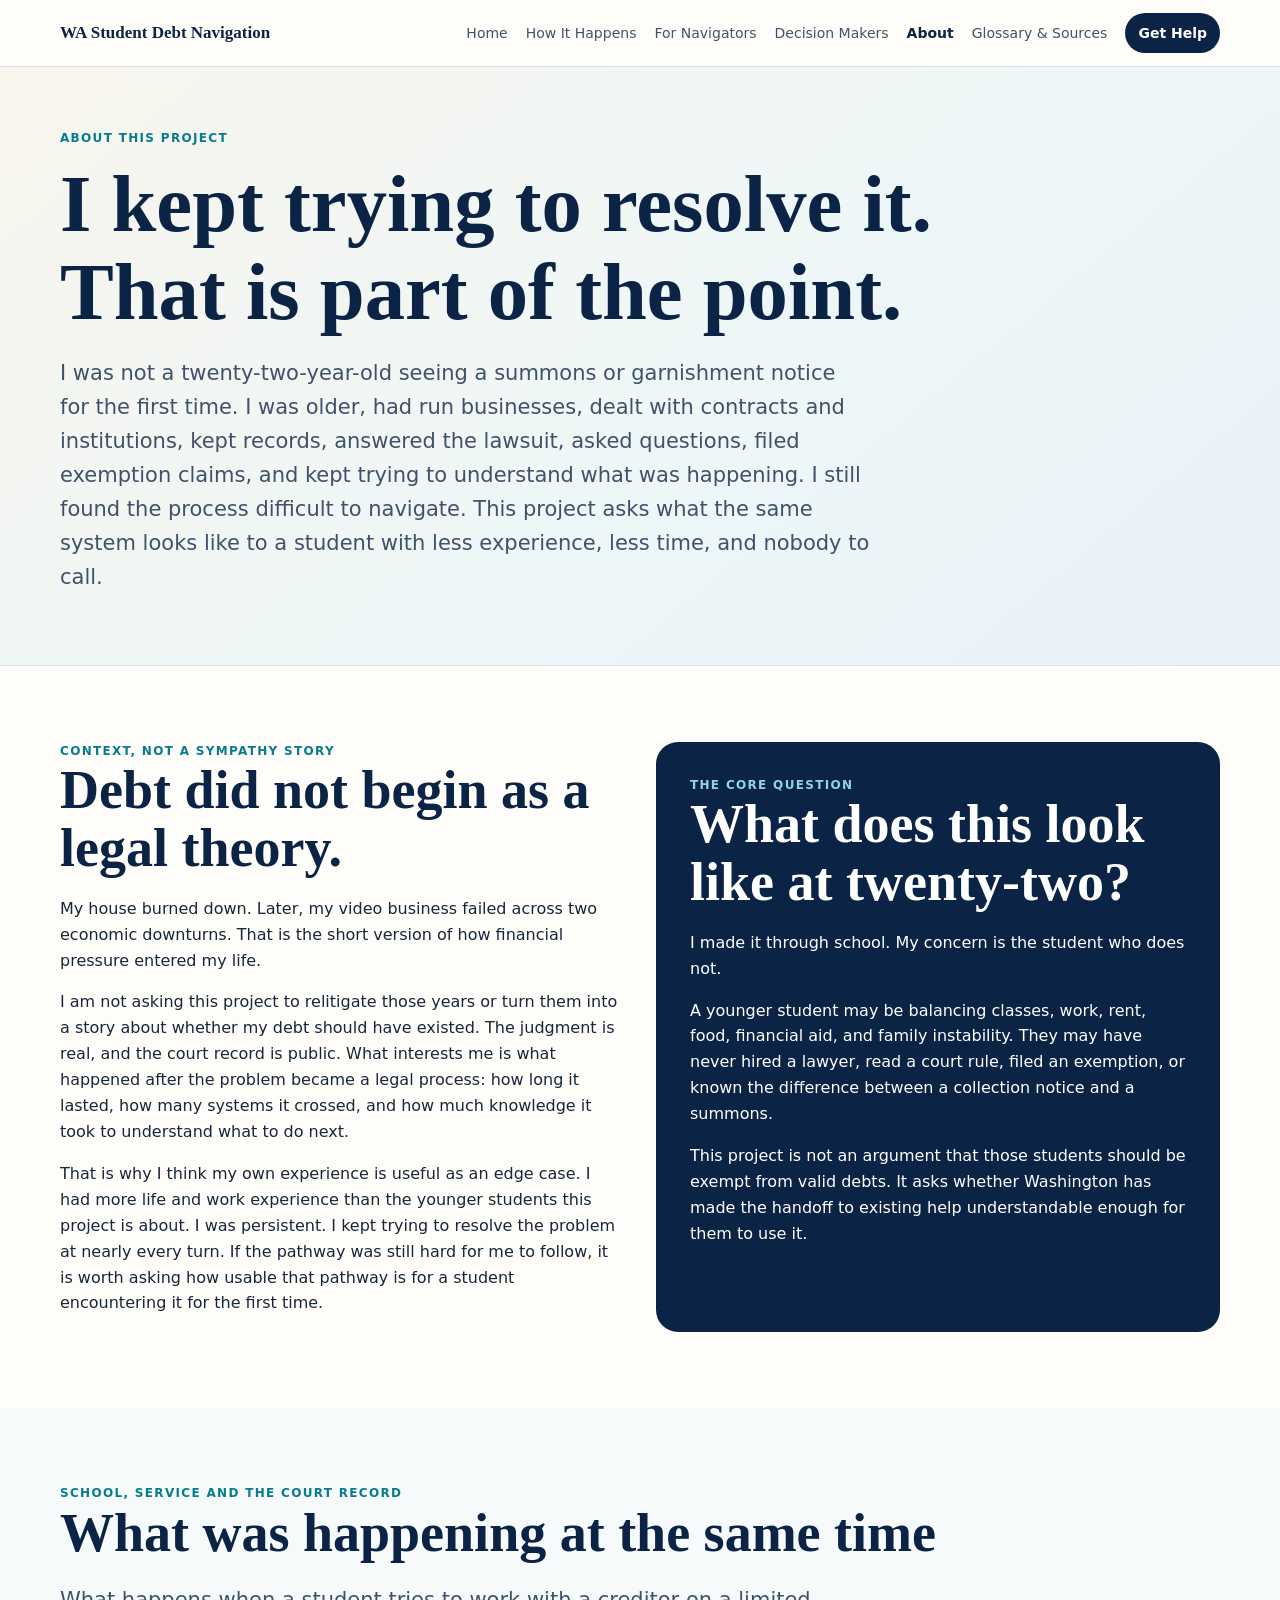
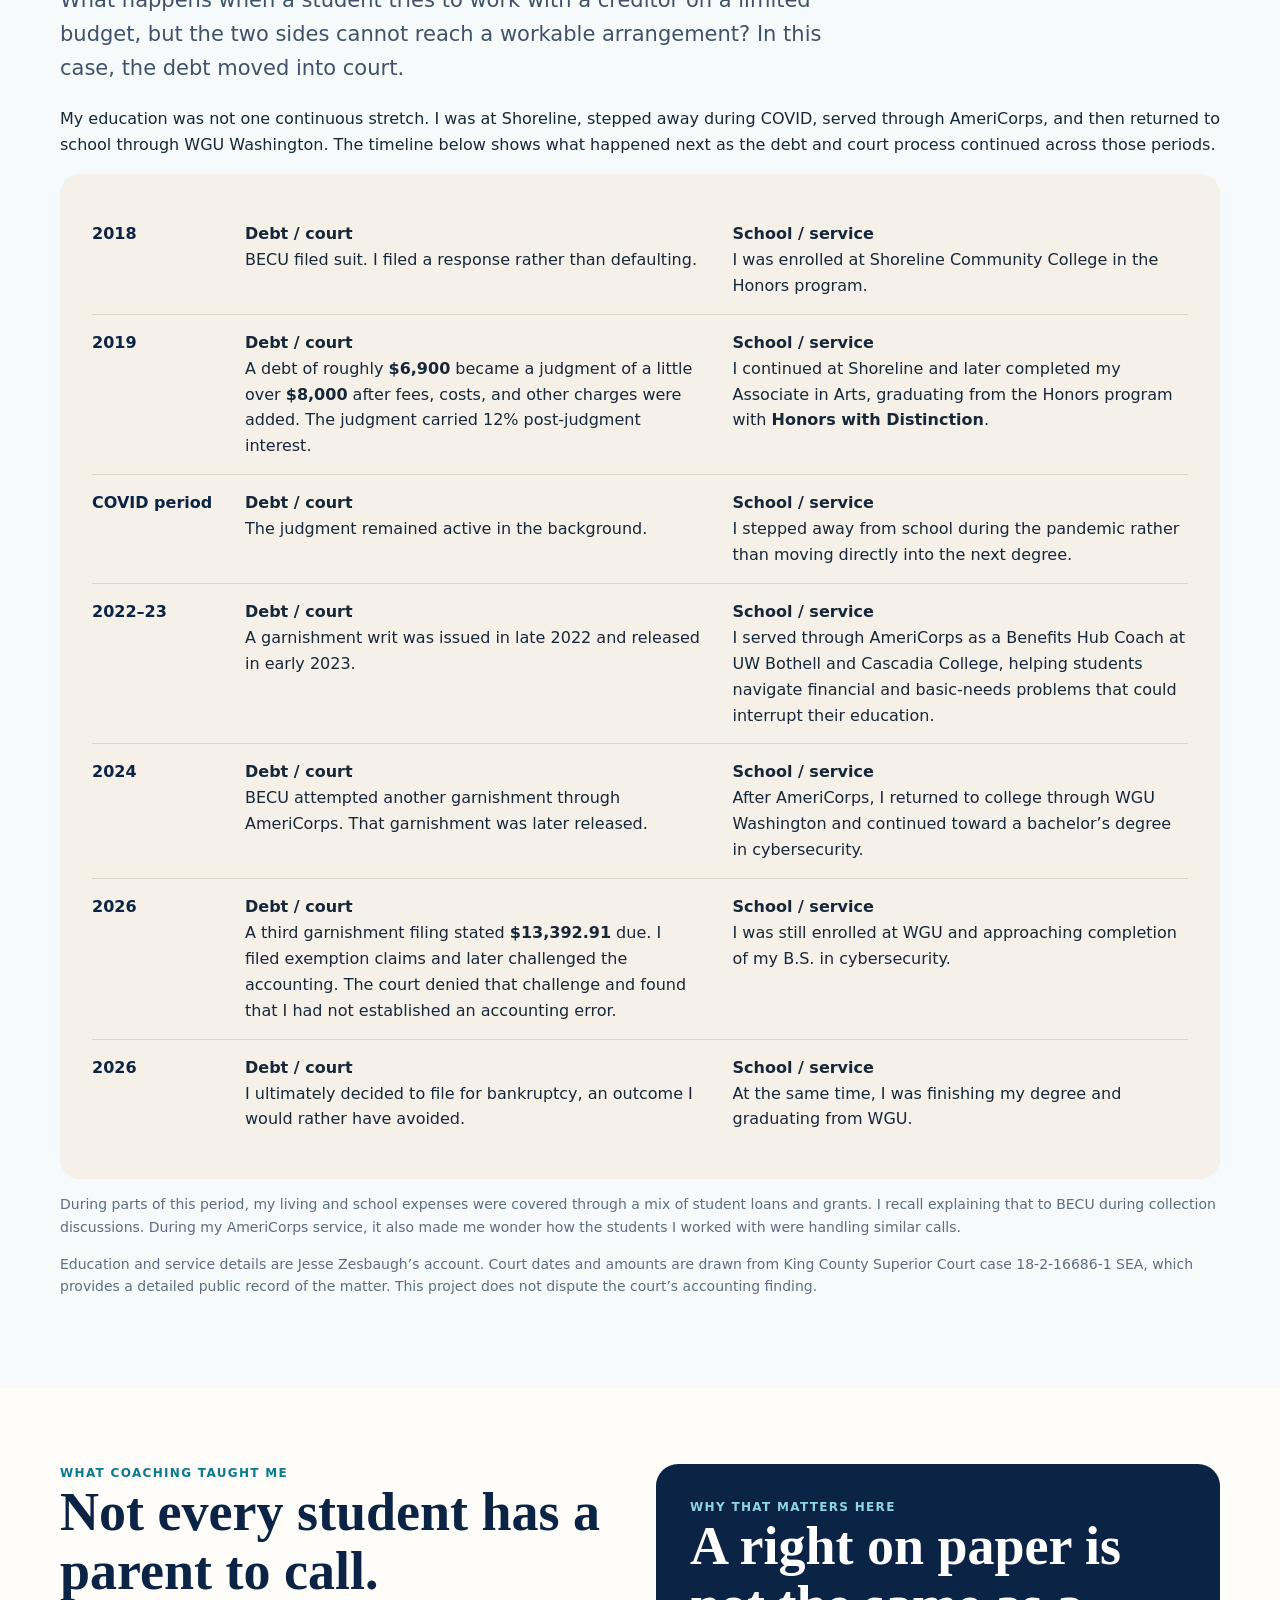
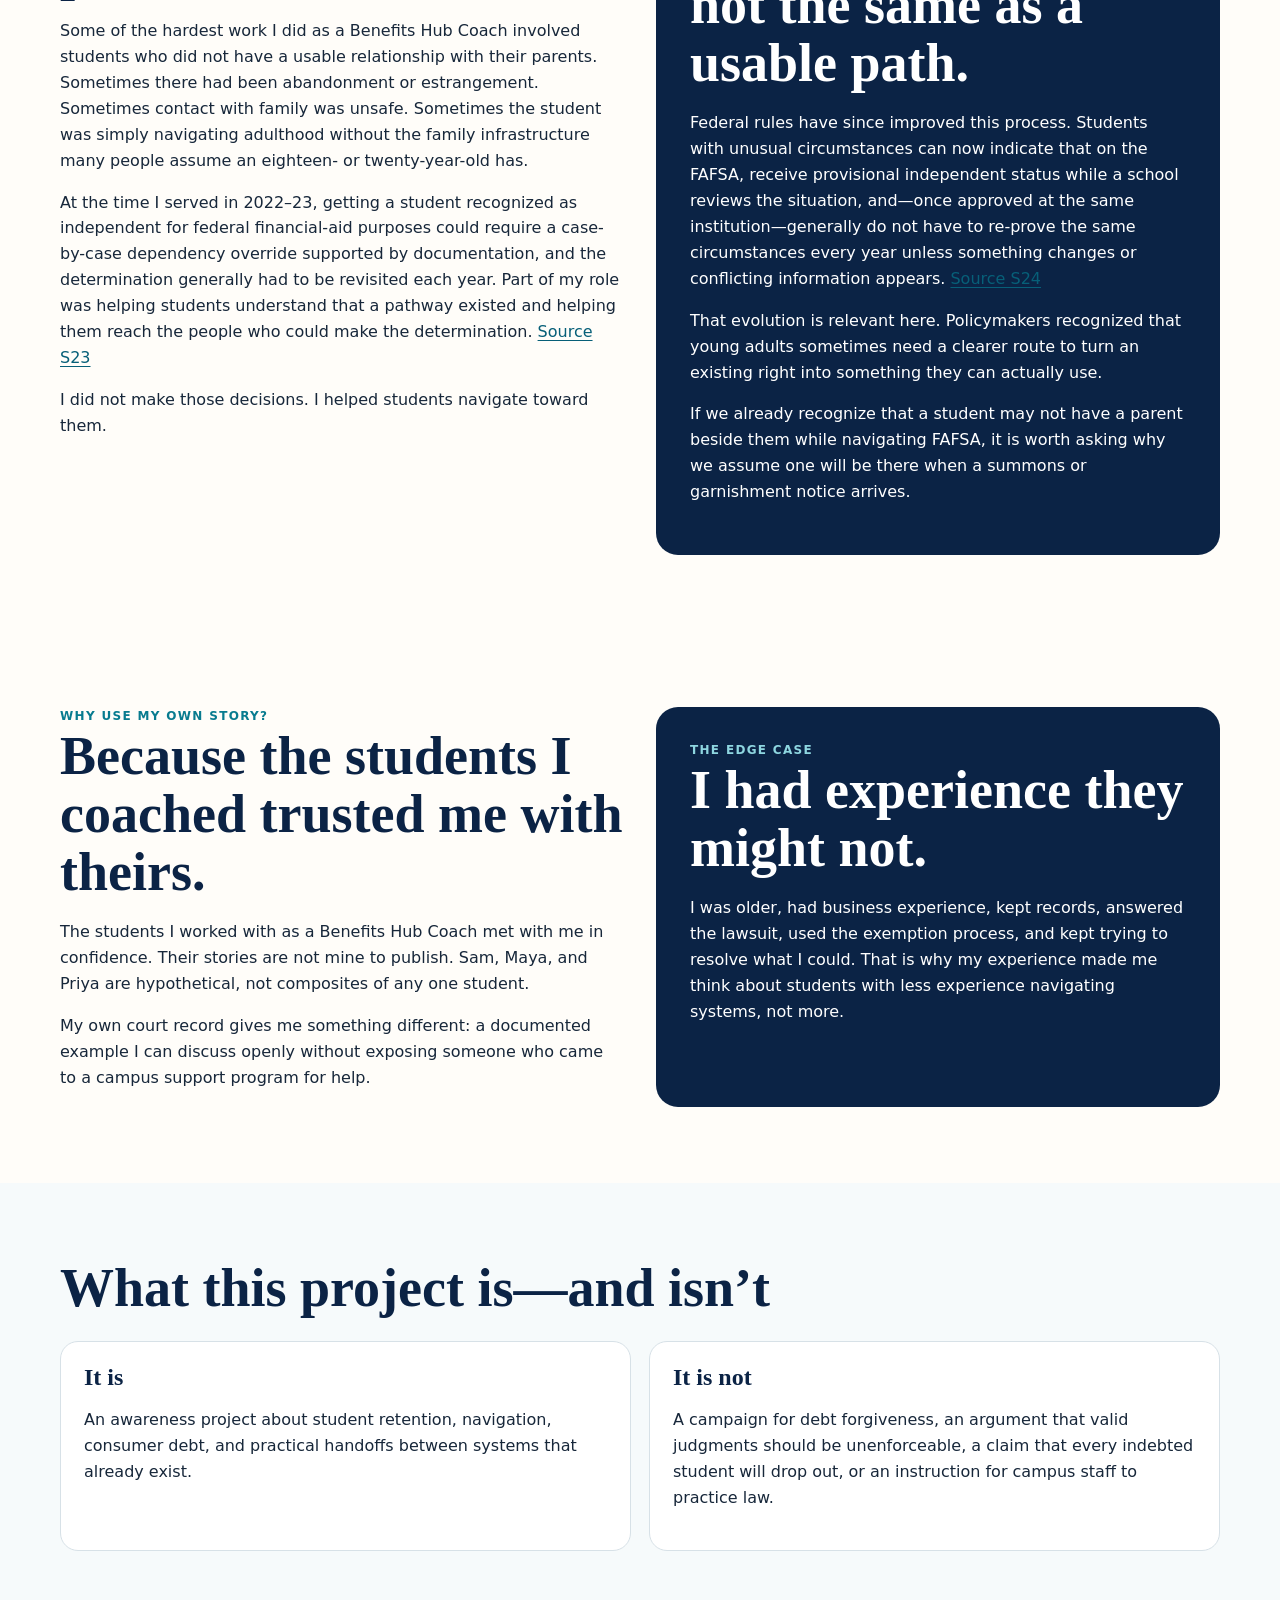
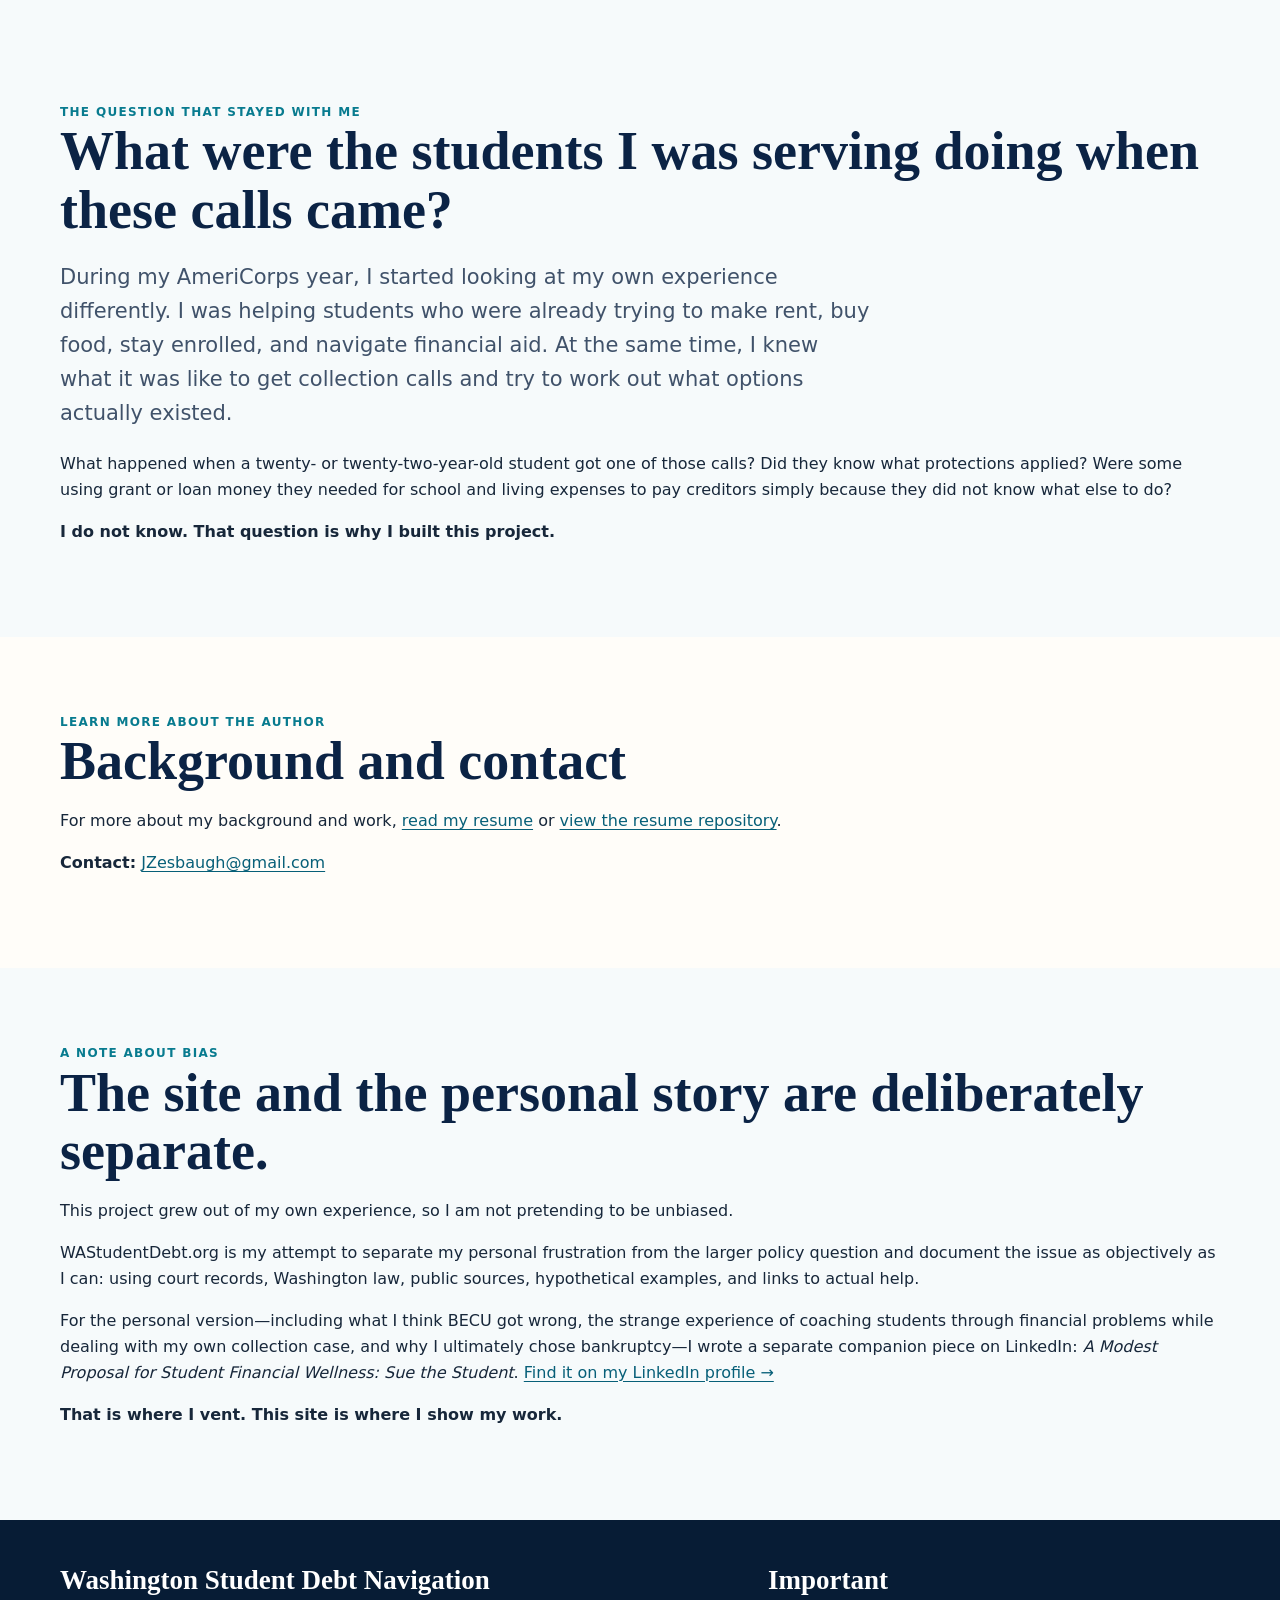
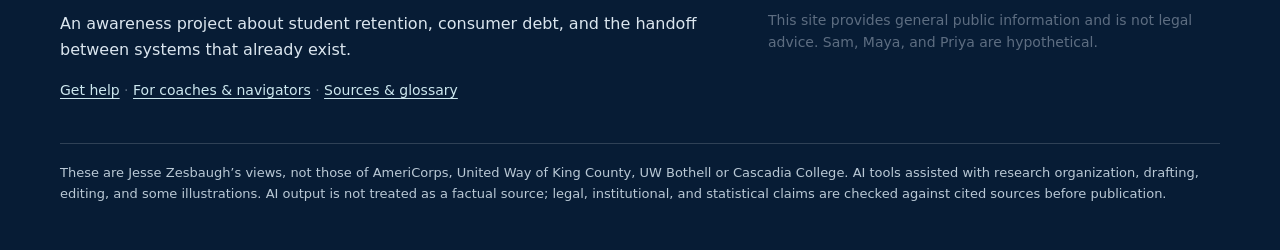
==== commit af249c43: "Add files via upload" ====
--- a/about.html
+++ b/about.html
@@ -1,6 +1,6 @@
 <!DOCTYPE html>
 
-<html lang="en"><head><meta charset="utf-8"/><meta content="width=device-width,initial-scale=1" name="viewport"/><title>About Jesse Zesbaugh &amp; WA Student Debt Navigation</title><meta content="Why Jesse Zesbaugh created this project: a Shoreline Honors education, a COVID interruption, AmeriCorps student-support service, a return to WGU Washington, and the question of how younger students navigate consumer debt." name="description"/><link href="assets/css/styles.css" rel="stylesheet"/><meta content="Jesse Zesbaugh" name="author"/><meta content="index,follow,max-image-preview:large,max-snippet:-1,max-video-preview:-1" name="robots"/><meta content="#15354a" name="theme-color"/><meta content="website" property="og:type"/><meta content="WA Student Debt Navigation" property="og:site_name"/><meta content="About Jesse Zesbaugh &amp; WA Student Debt Navigation" property="og:title"/><meta content="Why Jesse Zesbaugh created this project: a Shoreline Honors education, a COVID interruption, AmeriCorps student-support service, a return to WGU Washington, and the question of how younger students navigate consumer debt." property="og:description"/><meta content="https://wastudentdebt.org/about.html" property="og:url"/><meta content="https://wastudentdebt.org/assets/img/recognize-find-act.png" property="og:image"/><meta content="Illustration of the recognize, find, act, and stay-on-track navigation path for Washington students facing consumer debt." property="og:image:alt"/><meta content="summary_large_image" name="twitter:card"/><meta content="About Jesse Zesbaugh &amp; WA Student Debt Navigation" name="twitter:title"/><meta content="Why Jesse Zesbaugh created this project: a Shoreline Honors education, a COVID interruption, AmeriCorps student-support service, a return to WGU Washington, and the question of how younger students navigate consumer debt." name="twitter:description"/><meta content="https://wastudentdebt.org/assets/img/recognize-find-act.png" name="twitter:image"/><link href="https://wastudentdebt.org/about.html" rel="canonical"/><link href="assets/favicon.svg" rel="icon" type="image/svg+xml"/><link href="site.webmanifest" rel="manifest"/><script type="application/ld+json">{"@context":"https://schema.org","@graph":[{"@type":"WebSite","@id":"https://wastudentdebt.org/#website","url":"https://wastudentdebt.org/","name":"Washington Student Debt Navigation","description":"A Washington public-interest project about student retention, consumer debt lawsuits, garnishment, and the missing handoff between campus support and legal help.","inLanguage":"en-US","author":{"@id":"https://wastudentdebt.org/#jesse"}},{"@type":"Person","@id":"https://wastudentdebt.org/#jesse","name":"Jesse Zesbaugh","description":"Former AmeriCorps Benefits Hub Coach and author of the Washington Student Debt Navigation public-interest project."},{"@type":"AboutPage","@id":"https://wastudentdebt.org/about.html#webpage","url":"https://wastudentdebt.org/about.html","name":"About Jesse Zesbaugh & WA Student Debt Navigation","description":"Why Jesse Zesbaugh created this project: a Shoreline Honors education, a COVID interruption, AmeriCorps student-support service, a return to WGU Washington, and the question of how younger students navigate consumer debt.","isPartOf":{"@id":"https://wastudentdebt.org/#website"},"inLanguage":"en-US","author":{"@id":"https://wastudentdebt.org/#jesse"},"dateModified":"2026-10-07","lastReviewed":"2026-10-07"}]}</script></head><body><a class="skip" href="#main">Skip to content</a><header class="site-header"><div class="wrap navrow"><a class="brand" href="index.html">WA Student Debt Navigation</a><nav aria-label="Main navigation" class="desktop-nav"><a href="index.html">Home</a><a href="how-it-happens.html">How It Happens</a><a href="for-navigators.html">For Navigators</a><a href="for-decision-makers.html">Decision Makers</a><a aria-current="page" href="about.html">About</a><a href="glossary-sources.html">Glossary &amp; Sources</a><a class="help-link" href="get-help.html">Get Help</a></nav><details class="mobile-nav"><summary>Menu</summary><nav aria-label="Mobile navigation" class="panel"><a href="index.html">Home</a><a href="how-it-happens.html">How It Happens</a><a href="for-navigators.html">For Navigators</a><a href="for-decision-makers.html">Decision Makers</a><a aria-current="page" href="about.html">About</a><a href="glossary-sources.html">Glossary &amp; Sources</a><a class="help-link" href="get-help.html">Get Help Now</a></nav></details></div></header><main id="main">
+<html lang="en"><head><meta charset="utf-8"/><meta content="width=device-width,initial-scale=1" name="viewport"/><title>About Jesse Zesbaugh &amp; WA Student Debt Navigation</title><meta content="Why Jesse Zesbaugh created this project: a Shoreline Honors education, a COVID interruption, AmeriCorps student-support service, a return to WGU Washington, and the question of how younger students navigate consumer debt." name="description"/><link href="assets/css/styles.css" rel="stylesheet"/><meta content="Jesse Zesbaugh" name="author"/><meta content="index,follow,max-image-preview:large,max-snippet:-1,max-video-preview:-1" name="robots"/><meta content="#15354a" name="theme-color"/><meta content="website" property="og:type"/><meta content="WA Student Debt Navigation" property="og:site_name"/><meta content="About Jesse Zesbaugh &amp; WA Student Debt Navigation" property="og:title"/><meta content="Why Jesse Zesbaugh created this project: a Shoreline Honors education, a COVID interruption, AmeriCorps student-support service, a return to WGU Washington, and the question of how younger students navigate consumer debt." property="og:description"/><meta content="https://wastudentdebt.org/about.html" property="og:url"/><meta content="https://wastudentdebt.org/assets/img/recognize-find-act.png" property="og:image"/><meta content="Illustration of the recognize, find, act, and stay-on-track navigation path for Washington students facing consumer debt." property="og:image:alt"/><meta content="summary_large_image" name="twitter:card"/><meta content="About Jesse Zesbaugh &amp; WA Student Debt Navigation" name="twitter:title"/><meta content="Why Jesse Zesbaugh created this project: a Shoreline Honors education, a COVID interruption, AmeriCorps student-support service, a return to WGU Washington, and the question of how younger students navigate consumer debt." name="twitter:description"/><meta content="https://wastudentdebt.org/assets/img/recognize-find-act.png" name="twitter:image"/><link href="https://wastudentdebt.org/about.html" rel="canonical"/><link href="assets/favicon.svg" rel="icon" type="image/svg+xml"/><link href="site.webmanifest" rel="manifest"/><script type="application/ld+json">{"@context":"https://schema.org","@graph":[{"@type":"WebSite","@id":"https://wastudentdebt.org/#website","url":"https://wastudentdebt.org/","name":"Washington Student Debt Navigation","description":"A Washington public-interest project about student retention, consumer debt lawsuits, garnishment, and the missing handoff between campus support and legal help.","inLanguage":"en-US","author":{"@id":"https://wastudentdebt.org/#jesse"}},{"@type":"Person","@id":"https://wastudentdebt.org/#jesse","name":"Jesse Zesbaugh","description":"Former AmeriCorps Benefits Hub Coach and author of the Washington Student Debt Navigation public-interest project."},{"@type":"AboutPage","@id":"https://wastudentdebt.org/about.html#webpage","url":"https://wastudentdebt.org/about.html","name":"About Jesse Zesbaugh & WA Student Debt Navigation","description":"Why Jesse Zesbaugh created this project: a Shoreline Honors education, a COVID interruption, AmeriCorps student-support service, a return to WGU Washington, and the question of how younger students navigate consumer debt.","isPartOf":{"@id":"https://wastudentdebt.org/#website"},"inLanguage":"en-US","author":{"@id":"https://wastudentdebt.org/#jesse"},"dateModified":"2026-10-09","lastReviewed":"2026-10-07"}]}</script></head><body><a class="skip" href="#main">Skip to content</a><header class="site-header"><div class="wrap navrow"><a class="brand" href="index.html">WA Student Debt Navigation</a><nav aria-label="Main navigation" class="desktop-nav"><a href="index.html">Home</a><a href="how-it-happens.html">How It Happens</a><a href="for-navigators.html">For Navigators</a><a href="for-decision-makers.html">Decision Makers</a><a aria-current="page" href="about.html">About</a><a href="glossary-sources.html">Glossary &amp; Sources</a><a class="help-link" href="get-help.html">Get Help</a></nav><details class="mobile-nav"><summary>Menu</summary><nav aria-label="Mobile navigation" class="panel"><a href="index.html">Home</a><a href="how-it-happens.html">How It Happens</a><a href="for-navigators.html">For Navigators</a><a href="for-decision-makers.html">Decision Makers</a><a aria-current="page" href="about.html">About</a><a href="glossary-sources.html">Glossary &amp; Sources</a><a class="help-link" href="get-help.html">Get Help Now</a></nav></details></div></header><main id="main">
 <section class="hero compact"><div class="wrap"><div class="eyebrow">About this project</div><h1>I kept trying to resolve it. That is part of the point.</h1><p class="lead">I was not a twenty-two-year-old seeing a summons or garnishment notice for the first time. I was older, had run businesses, dealt with contracts and institutions, kept records, answered the lawsuit, asked questions, filed exemption claims, and kept trying to understand what was happening. I still found the process difficult to navigate. This project asks what the same system looks like to a student with less experience, less time, and nobody to call.</p></div></section>
 <section class="section"><div class="wrap grid2"><div><div class="kicker">Context, not a sympathy story</div><h2>Debt did not begin as a legal theory.</h2><p>My house burned down. Later, my video business failed across two economic downturns. That is the short version of how financial pressure entered my life.</p><p>I am not asking this project to relitigate those years or turn them into a story about whether my debt should have existed. The judgment is real, and the court record is public. What interests me is what happened after the problem became a legal process: how long it lasted, how many systems it crossed, and how much knowledge it took to understand what to do next.</p><p>That is why I think my own experience is useful as an edge case. I had more life and work experience than the younger students this project is about. I was persistent. I kept trying to resolve the problem at nearly every turn. If the pathway was still hard for me to follow, it is worth asking how usable that pathway is for a student encountering it for the first time.</p></div><div class="callout"><div class="kicker">The core question</div><h2>What does this look like at twenty-two?</h2><p>I made it through school. My concern is the student who does not.</p><p>A younger student may be balancing classes, work, rent, food, financial aid, and family instability. They may have never hired a lawyer, read a court rule, filed an exemption, or known the difference between a collection notice and a summons.</p><p>This project is not an argument that those students should be exempt from valid debts. It asks whether Washington has made the handoff to existing help understandable enough for them to use it.</p></div></div></section>
 <section class="section alt"><div class="wrap">
@@ -48,4 +48,5 @@
 </div></section>
 <section class="section alt"><div class="wrap"><h2>What this project is—and isn’t</h2><div class="cards"><article class="card"><h3>It is</h3><p>An awareness project about student retention, navigation, consumer debt, and practical handoffs between systems that already exist.</p></article><article class="card"><h3>It is not</h3><p>A campaign for debt forgiveness, an argument that valid judgments should be unenforceable, a claim that every indebted student will drop out, or an instruction for campus staff to practice law.</p></article></div></div></section><section class="section alt"><div class="wrap"><div class="kicker">The question that stayed with me</div><h2>What were the students I was serving doing when these calls came?</h2><p class="lead">During my AmeriCorps year, I started looking at my own experience differently. I was helping students who were already trying to make rent, buy food, stay enrolled, and navigate financial aid. At the same time, I knew what it was like to get collection calls and try to work out what options actually existed.</p><p>What happened when a twenty- or twenty-two-year-old student got one of those calls? Did they know what protections applied? Were some using grant or loan money they needed for school and living expenses to pay creditors simply because they did not know what else to do?</p><p><b>I do not know. That question is why I built this project.</b></p></div></section>
 <section class="section"><div class="wrap"><div class="kicker">Learn more about the author</div><h2>Background and contact</h2><p>For more about my background and work, <a href="https://jzesbaugh.github.io/resume/">read my resume</a> or <a href="https://github.com/jzesbaugh/resume">view the resume repository</a>.</p><p><b>Contact:</b> <a href="mailto:JZesbaugh@gmail.com">JZesbaugh@gmail.com</a></p></div></section>
+<section class="section alt"><div class="wrap"><div class="kicker">A note about bias</div><h2>The site and the personal story are deliberately separate.</h2><p>This project grew out of my own experience, so I am not pretending to be unbiased.</p><p>WAStudentDebt.org is my attempt to separate my personal frustration from the larger policy question and document the issue as objectively as I can: using court records, Washington law, public sources, hypothetical examples, and links to actual help.</p><p>For the personal version—including what I think BECU got wrong, the strange experience of coaching students through financial problems while dealing with my own collection case, and why I ultimately chose bankruptcy—I wrote a separate companion piece on LinkedIn: <cite>A Modest Proposal for Student Financial Wellness: Sue the Student</cite>. <a href="https://www.linkedin.com/in/jzesbaugh" rel="noopener noreferrer" target="_blank">Find it on my LinkedIn profile →</a></p><p><b>That is where I vent. This site is where I show my work.</b></p></div></section>
 </main><footer class="site-footer"><div class="wrap"><div class="footer-grid"><div><h3>Washington Student Debt Navigation</h3><p>An awareness project about student retention, consumer debt, and the handoff between systems that already exist.</p><p class="small"><a href="get-help.html">Get help</a> · <a href="for-navigators.html">For coaches &amp; navigators</a> · <a href="glossary-sources.html">Sources &amp; glossary</a></p></div><div><h3>Important</h3><p class="small">This site provides general public information and is not legal advice. Sam, Maya, and Priya are hypothetical.</p></div></div><div class="legal">These are Jesse Zesbaugh’s views, not those of AmeriCorps, United Way of King County, UW Bothell or Cascadia College. AI tools assisted with research organization, drafting, editing, and some illustrations. AI output is not treated as a factual source; legal, institutional, and statistical claims are checked against cited sources before publication.</div></div></footer><script src="assets/js/site.js"></script></body></html>
